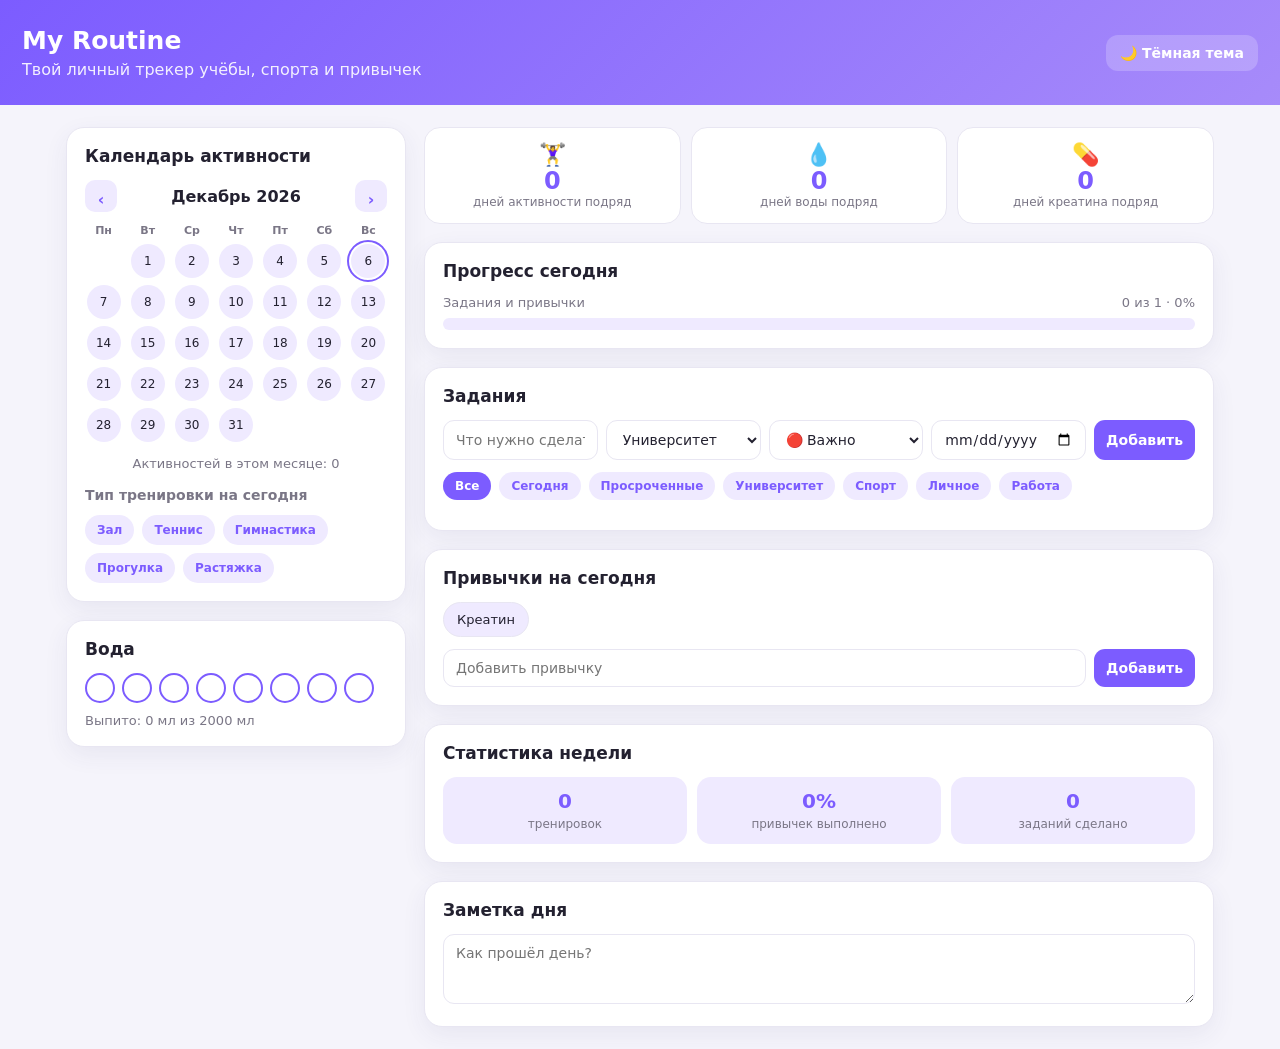
==== index.html @ 12c9672e "First upload" ====
<!doctype html>
<html lang="ru">
<head>
<meta charset="utf-8">
<meta name="viewport" content="width=device-width, initial-scale=1">
<title>My Routine</title>
<link rel="manifest" href="manifest.json">
<meta name="theme-color" content="#7c5cff">
<link rel="icon" href="icons/icon-192.png">
<style>
:root{--bg:#f5f4fb;--card:#fff;--main:#7c5cff;--main-soft:#efeaff;--done:#22c55e;--text:#232130;--muted:#7a7686;--border:#e8e6f2;--danger:#ef4444;--university:#3b82f6;--sport:#f97316;--personal:#ec4899;--work:#14b8a6}
body.dark{--bg:#121218;--card:#1c1c24;--main:#a78bfa;--main-soft:#2c2540;--text:#f2f1f7;--muted:#a5a1b3;--border:#31303d;--danger:#f87171}
*{box-sizing:border-box;font-family:system-ui,-apple-system,"Segoe UI",sans-serif}
body{margin:0;background:var(--bg);color:var(--text)}
header{background:linear-gradient(135deg,#7c5cff,#a78bfa);color:#fff;padding:26px 22px;display:flex;justify-content:space-between;align-items:center;gap:12px;flex-wrap:wrap}
header h1{margin:0 0 5px;font-size:25px}header p{margin:0;opacity:.9}
.theme-btn{background:rgba(255,255,255,.2);border:none;color:#fff;border-radius:12px;padding:10px 14px;cursor:pointer;font-weight:600}
.layout{max-width:1180px;margin:22px auto;padding:0 16px;display:grid;grid-template-columns:340px 1fr;gap:18px;align-items:start}
.card{background:var(--card);border:1px solid var(--border);border-radius:18px;padding:18px;box-shadow:0 8px 24px rgba(60,50,120,.07)}
h2{margin:0 0 14px;font-size:17px}h3{margin:16px 0 8px;font-size:14px;color:var(--muted)}
.calendar-head{display:flex;align-items:center;justify-content:space-between;margin-bottom:12px}
.nav-btn{background:var(--main-soft);color:var(--main);border:none;border-radius:10px;width:32px;height:32px;font-size:16px;font-weight:700;cursor:pointer}
.calendar{display:grid;grid-template-columns:repeat(7,1fr);gap:7px}
.weekday{text-align:center;font-size:11px;color:var(--muted);font-weight:700}
.day{width:34px;height:34px;margin:0 auto;border-radius:50%;display:flex;align-items:center;justify-content:center;background:var(--main-soft);font-size:12px;cursor:pointer}
.day.gym{background:var(--main);color:#fff;font-weight:700}.day.other{background:var(--done);color:#fff;font-weight:700}
.day.today{outline:2px solid var(--main);outline-offset:2px}.empty{visibility:hidden}
.gym-stats{margin-top:14px;font-size:13px;color:var(--muted);text-align:center}
.workout-types{display:flex;flex-wrap:wrap;gap:8px;margin-top:12px}
.workout-type{padding:8px 12px;border-radius:999px;background:var(--main-soft);color:var(--main);font-size:12px;font-weight:600;cursor:pointer}
.workout-type.active{background:var(--main);color:#fff}
.row{display:flex;gap:8px;flex-wrap:wrap}
input,select,textarea,button{font-size:14px;border-radius:11px;border:1px solid var(--border);padding:10px 12px;background:var(--card);color:var(--text)}
input,select,textarea{flex:1;min-width:0}textarea{width:100%;resize:vertical;min-height:70px}
button{background:var(--main);color:#fff;border:none;cursor:pointer;font-weight:600}
ul{list-style:none;margin:12px 0 0;padding:0}
li{display:flex;align-items:center;gap:10px;background:var(--main-soft);border-radius:12px;padding:10px 12px;margin-bottom:8px;flex-wrap:wrap}
li.done .task-text{text-decoration:line-through;color:var(--muted)}
.task-text{flex:1;min-width:150px;font-size:14px}
.task-meta{display:flex;gap:6px;flex-wrap:wrap;font-size:11px}
.badge{padding:3px 8px;border-radius:999px;font-weight:700;color:#fff}
.badge.university{background:var(--university)}.badge.sport{background:var(--sport)}.badge.personal{background:var(--personal)}.badge.work{background:var(--work)}
.badge.high{background:var(--danger)}.badge.medium{background:#f59e0b}.badge.low{background:#64748b}.badge.due{background:var(--danger)}
.delete{background:#fee2e2;color:#b91c1c;padding:5px 9px;border-radius:8px}
.filters{display:flex;gap:8px;flex-wrap:wrap;margin-top:12px}
.filter{padding:7px 12px;border-radius:999px;background:var(--main-soft);color:var(--main);font-size:12px;font-weight:600;cursor:pointer}
.filter.active{background:var(--main);color:#fff}
.habits{display:flex;flex-wrap:wrap;gap:9px;margin-top:4px}
.habit{display:flex;align-items:center;gap:7px;background:var(--main-soft);border:1px solid var(--border);padding:9px 13px;border-radius:999px;cursor:pointer;font-size:13px}
.habit.done{background:var(--done);border-color:var(--done);color:#fff;font-weight:600}
.progress-top{display:flex;justify-content:space-between;font-size:13px;color:var(--muted);margin-bottom:8px}
.bar{height:12px;background:var(--main-soft);border-radius:999px;overflow:hidden}
.fill{height:100%;width:0;background:linear-gradient(90deg,#7c5cff,#a78bfa);transition:width .3s}
.streaks{display:grid;grid-template-columns:repeat(3,1fr);gap:10px;margin-bottom:18px}
.streak{background:var(--card);border:1px solid var(--border);border-radius:16px;padding:14px;text-align:center}
.streak .emoji{font-size:22px}.streak .number{font-size:24px;font-weight:800;color:var(--main)}.streak .label{font-size:12px;color:var(--muted)}
.water{display:flex;gap:7px;flex-wrap:wrap;margin-top:10px}
.water-dot{width:30px;height:30px;border-radius:50%;border:2px solid var(--main);cursor:pointer}
.water-dot.full{background:var(--main)}
.water-text{margin-top:10px;font-size:13px;color:var(--muted)}
.week-stats{display:grid;grid-template-columns:repeat(3,1fr);gap:10px;margin-top:10px}
.week-stat{background:var(--main-soft);border-radius:14px;padding:12px;text-align:center}
.week-stat b{display:block;font-size:20px;color:var(--main)}.week-stat span{font-size:12px;color:var(--muted)}
@media(max-width:950px){.layout{grid-template-columns:1fr}.streaks{grid-template-columns:1fr}.week-stats{grid-template-columns:1fr}}
</style>
</head>
<body>
<header><div><h1>My Routine</h1><p>Твой личный трекер учёбы, спорта и привычек</p></div><button class="theme-btn" onclick="toggleTheme()">🌙 Тёмная тема</button></header>
<div class="layout">
<aside>
<div class="card" style="margin-bottom:18px"><h2>Календарь активности</h2>
<div class="calendar-head"><button class="nav-btn" onclick="changeMonth(-1)">‹</button><strong id="monthLabel"></strong><button class="nav-btn" onclick="changeMonth(1)">›</button></div>
<div class="calendar" id="calendar"></div><div class="gym-stats" id="calendarStats"></div>
<h3>Тип тренировки на сегодня</h3><div class="workout-types" id="workoutTypes"></div></div>
<div class="card"><h2>Вода</h2><div class="water" id="waterDots"></div><div class="water-text" id="waterText"></div></div>
</aside>
<section>
<div class="streaks">
<div class="streak"><div class="emoji">🏋️‍♀️</div><div class="number" id="gymStreak">0</div><div class="label">дней активности подряд</div></div>
<div class="streak"><div class="emoji">💧</div><div class="number" id="waterStreak">0</div><div class="label">дней воды подряд</div></div>
<div class="streak"><div class="emoji">💊</div><div class="number" id="creatineStreak">0</div><div class="label">дней креатина подряд</div></div></div>
<div class="card" style="margin-bottom:18px"><h2>Прогресс сегодня</h2>
<div class="progress-top"><span>Задания и привычки</span><span id="progressText">0 из 0</span></div><div class="bar"><div class="fill" id="progressFill"></div></div></div>
<div class="card" style="margin-bottom:18px"><h2>Задания</h2>
<div class="row"><input id="taskInput" placeholder="Что нужно сделать?"><select id="taskCategory"><option value="university">Университет</option><option value="sport">Спорт</option><option value="personal">Личное</option><option value="work">Работа / стажировка</option></select><select id="taskPriority"><option value="high">🔴 Важно</option><option value="medium">🟡 Средне</option><option value="low">🟢 Позже</option></select><input type="date" id="taskDue"><button onclick="addTask()">Добавить</button></div>
<div class="filters" id="taskFilters"><div class="filter active" data-filter="all" onclick="setFilter('all')">Все</div><div class="filter" data-filter="today" onclick="setFilter('today')">Сегодня</div><div class="filter" data-filter="overdue" onclick="setFilter('overdue')">Просроченные</div><div class="filter" data-filter="university" onclick="setFilter('university')">Университет</div><div class="filter" data-filter="sport" onclick="setFilter('sport')">Спорт</div><div class="filter" data-filter="personal" onclick="setFilter('personal')">Личное</div><div class="filter" data-filter="work" onclick="setFilter('work')">Работа</div></div>
<ul id="taskList"></ul></div>
<div class="card" style="margin-bottom:18px"><h2>Привычки на сегодня</h2><div class="habits" id="habitList"></div>
<div class="row" style="margin-top:12px"><input id="habitInput" placeholder="Добавить привычку"><button onclick="addHabit()">Добавить</button></div></div>
<div class="card" style="margin-bottom:18px"><h2>Статистика недели</h2><div class="week-stats"><div class="week-stat"><b id="weekWorkouts">0</b><span>тренировок</span></div><div class="week-stat"><b id="weekHabits">0%</b><span>привычек выполнено</span></div><div class="week-stat"><b id="weekTasks">0</b><span>заданий сделано</span></div></div></div>
<div class="card"><h2>Заметка дня</h2><textarea id="dayNote" placeholder="Как прошёл день?"></textarea></div>
</section></div>
<script>
const defaultData={tasks:[],habits:[{name:"Креатин",doneToday:false}],gym:{},history:{},water:0,notes:{},workoutTypes:{},theme:"light"};
const stored=JSON.parse(localStorage.getItem("myRoutine")||"{}");
const store={...defaultData,...stored};store.history=store.history||{};store.notes=store.notes||{};
let viewDate=new Date(),currentFilter="all",selectedWorkout="";
const today=new Date(),monthNames=["Январь","Февраль","Март","Апрель","Май","Июнь","Июль","Август","Сентябрь","Октябрь","Ноябрь","Декабрь"],workoutOptions=["Зал","Теннис","Гимнастика","Прогулка","Растяжка"];
function dateKey(d){return `${d.getFullYear()}-${d.getMonth()+1}-${d.getDate()}`}
function todayKey(){return dateKey(today)}
function save(){localStorage.setItem("myRoutine",JSON.stringify(store))}
function toggleTheme(){document.body.classList.toggle("dark");store.theme=document.body.classList.contains("dark")?"dark":"light";save();document.querySelector(".theme-btn").textContent=store.theme==="dark"?"☀️ Светлая тема":"🌙 Тёмная тема"}
function applyTheme(){if(store.theme==="dark"){document.body.classList.add("dark");document.querySelector(".theme-btn").textContent="☀️ Светлая тема"}}
function addTask(){const t=document.getElementById("taskInput").value.trim();if(!t)return;store.tasks.push({text:t,category:document.getElementById("taskCategory").value,priority:document.getElementById("taskPriority").value,due:document.getElementById("taskDue").value,done:false,created:todayKey()});document.getElementById("taskInput").value="";document.getElementById("taskDue").value="";save();renderTasks();renderProgress();renderWeekStats()}
function setFilter(f){currentFilter=f;document.querySelectorAll(".filter").forEach(e=>e.classList.toggle("active",e.dataset.filter===f));renderTasks()}
function taskMatches(t){const k=todayKey();if(currentFilter==="all")return true;if(currentFilter==="today")return t.due===k;if(currentFilter==="overdue")return t.due&&t.due<k&&!t.done;return t.category===currentFilter}
function renderTasks(){const l=document.getElementById("taskList");l.innerHTML="";const cn={university:"Университет",sport:"Спорт",personal:"Личное",work:"Работа"},pn={high:"🔴 Важно",medium:"🟡 Средне",low:"🟢 Позже"};store.tasks.filter(taskMatches).forEach(t=>{const i=store.tasks.indexOf(t),li=document.createElement("li");li.className=t.done?"done":"";const overdue=t.due&&t.due<todayKey()&&!t.done;li.innerHTML=`<input type="checkbox" ${t.done?"checked":""}><span class="task-text">${t.text}</span><span class="task-meta"><span class="badge ${t.category}">${cn[t.category]}</span><span class="badge ${t.priority}">${pn[t.priority]}</span>${t.due?`<span class="badge ${overdue?"due":t.category}">📅 ${t.due}</span>`:""}</span><button class="delete" onclick="deleteTask(${i})">×</button>`;li.querySelector("input").onchange=()=>{t.done=!t.done;save();renderTasks();renderProgress();renderWeekStats()};l.appendChild(li)})}
function deleteTask(i){store.tasks.splice(i,1);save();renderTasks();renderProgress();renderWeekStats()}
function addHabit(){const e=document.getElementById("habitInput");if(!e.value.trim())return;store.habits.push({name:e.value.trim(),doneToday:false});e.value="";save();renderHabits();renderProgress();renderStreaks();renderWeekStats()}
function renderHabits(){const l=document.getElementById("habitList");l.innerHTML="";store.habits.forEach(h=>{const e=document.createElement("div");e.className="habit"+(h.doneToday?" done":"");e.textContent=(h.doneToday?"✓ ":"")+h.name;e.onclick=()=>toggleHabit(h);l.appendChild(e)})}
function toggleHabit(h){h.doneToday=!h.doneToday;const k=todayKey();store.history[k]=store.history[k]||{};if(h.doneToday)store.history[k][h.name]=true;else delete store.history[k][h.name];save();renderHabits();renderProgress();renderStreaks();renderWeekStats()}
function renderProgress(){const total=store.tasks.length+store.habits.length,done=store.tasks.filter(t=>t.done).length+store.habits.filter(h=>h.doneToday).length,p=total?Math.round(done/total*100):0;document.getElementById("progressText").textContent=`${done} из ${total} · ${p}%`;document.getElementById("progressFill").style.width=p+"%"}
function isHabitDoneOn(n,d){return !!(store.history[dateKey(d)]&&store.history[dateKey(d)][n])}
function habitStreak(n){let s=0,d=new Date(today);if(!isHabitDoneOn(n,d))d.setDate(d.getDate()-1);while(isHabitDoneOn(n,d)){s++;d.setDate(d.getDate()-1)}return s}
function gymStreak(){let s=0,d=new Date(today);if(!store.gym[dateKey(d)])d.setDate(d.getDate()-1);while(store.gym[dateKey(d)]){s++;d.setDate(d.getDate()-1)}return s}
function renderStreaks(){document.getElementById("gymStreak").textContent=gymStreak();document.getElementById("waterStreak").textContent=habitStreak("2 литра воды");document.getElementById("creatineStreak").textContent=habitStreak("Креатин")}
function renderWater(){const b=document.getElementById("waterDots");b.innerHTML="";for(let i=1;i<=8;i++){const d=document.createElement("div");d.className="water-dot"+(i<=store.water?" full":"");d.onclick=()=>{store.water=store.water===i?i-1:i;save();renderWater();renderStreaks();renderWeekStats()};b.appendChild(d)}document.getElementById("waterText").textContent=`Выпито: ${store.water*250} мл из 2000 мл`;if(store.water===8&&!isHabitDoneOn("2 литра воды",today)){let h=store.habits.find(x=>x.name==="2 литра воды");if(!h){h={name:"2 литра воды",doneToday:false};store.habits.push(h)}h.doneToday=true;store.history[todayKey()]=store.history[todayKey()]||{};store.history[todayKey()]["2 литра воды"]=true;save();renderHabits();renderProgress();renderStreaks()}}
function renderWorkoutTypes(){const b=document.getElementById("workoutTypes");b.innerHTML="";workoutOptions.forEach(t=>{const e=document.createElement("div");e.className="workout-type"+(selectedWorkout===t?" active":"");e.textContent=t;e.onclick=()=>{selectedWorkout=t;save();renderWorkoutTypes()};b.appendChild(e)})}
function changeMonth(s){viewDate.setMonth(viewDate.getMonth()+s);renderCalendar()}
function renderCalendar(){const c=document.getElementById("calendar");c.innerHTML="";const y=viewDate.getFullYear(),m=viewDate.getMonth();document.getElementById("monthLabel").textContent=`${monthNames[m]} ${y}`;["Пн","Вт","Ср","Чт","Пт","Сб","Вс"].forEach(n=>{const d=document.createElement("div");d.className="weekday";d.textContent=n;c.appendChild(d)});const off=(new Date(y,m,1).getDay()+6)%7,days=new Date(y,m+1,0).getDate();for(let i=0;i<off;i++){const e=document.createElement("div");e.className="day empty";c.appendChild(e)}for(let day=1;day<=days;day++){const k=`${y}-${m+1}-${day}`,e=document.createElement("div");e.className="day";if(day===today.getDate()&&m===today.getMonth()&&y===today.getFullYear())e.classList.add("today");const info=store.gym[k];if(info){e.classList.add(info.type==="Зал"?"gym":"other");e.title=info.type}e.textContent=day;e.onclick=()=>{if(store.gym[k]){delete store.gym[k];selectedWorkout=""}else store.gym[k]={type:selectedWorkout||"Зал"};save();renderCalendar();renderStreaks();renderWeekStats()};c.appendChild(e)}const p=`${y}-${m+1}-`,total=Object.entries(store.gym).filter(([k,v])=>v&&k.startsWith(p)).length;document.getElementById("calendarStats").textContent=`Активностей в этом месяце: ${total}`}
function renderWeekStats(){let w=0,h=0,ht=0,t=0;for(let i=0;i<7;i++){const d=new Date(today);d.setDate(d.getDate()-i);const k=dateKey(d);if(store.gym[k])w++;store.habits.forEach(x=>{ht++;if(isHabitDoneOn(x.name,d))h++});store.tasks.forEach(x=>{if(x.done&&x.created===k)t++})}document.getElementById("weekWorkouts").textContent=w;document.getElementById("weekHabits").textContent=(ht?Math.round(h/ht*100):0)+"%";document.getElementById("weekTasks").textContent=t}
function renderNote(){document.getElementById("dayNote").value=store.notes[todayKey()]||""}
document.getElementById("dayNote").oninput=e=>{store.notes[todayKey()]=e.target.value;save()};
applyTheme();renderTasks();renderHabits();renderProgress();renderCalendar();renderStreaks();renderWater();renderWorkoutTypes();renderWeekStats();renderNote();
if("serviceWorker" in navigator){window.addEventListener("load",()=>navigator.serviceWorker.register("service-worker.js"))}
</script>
</body>
</html>
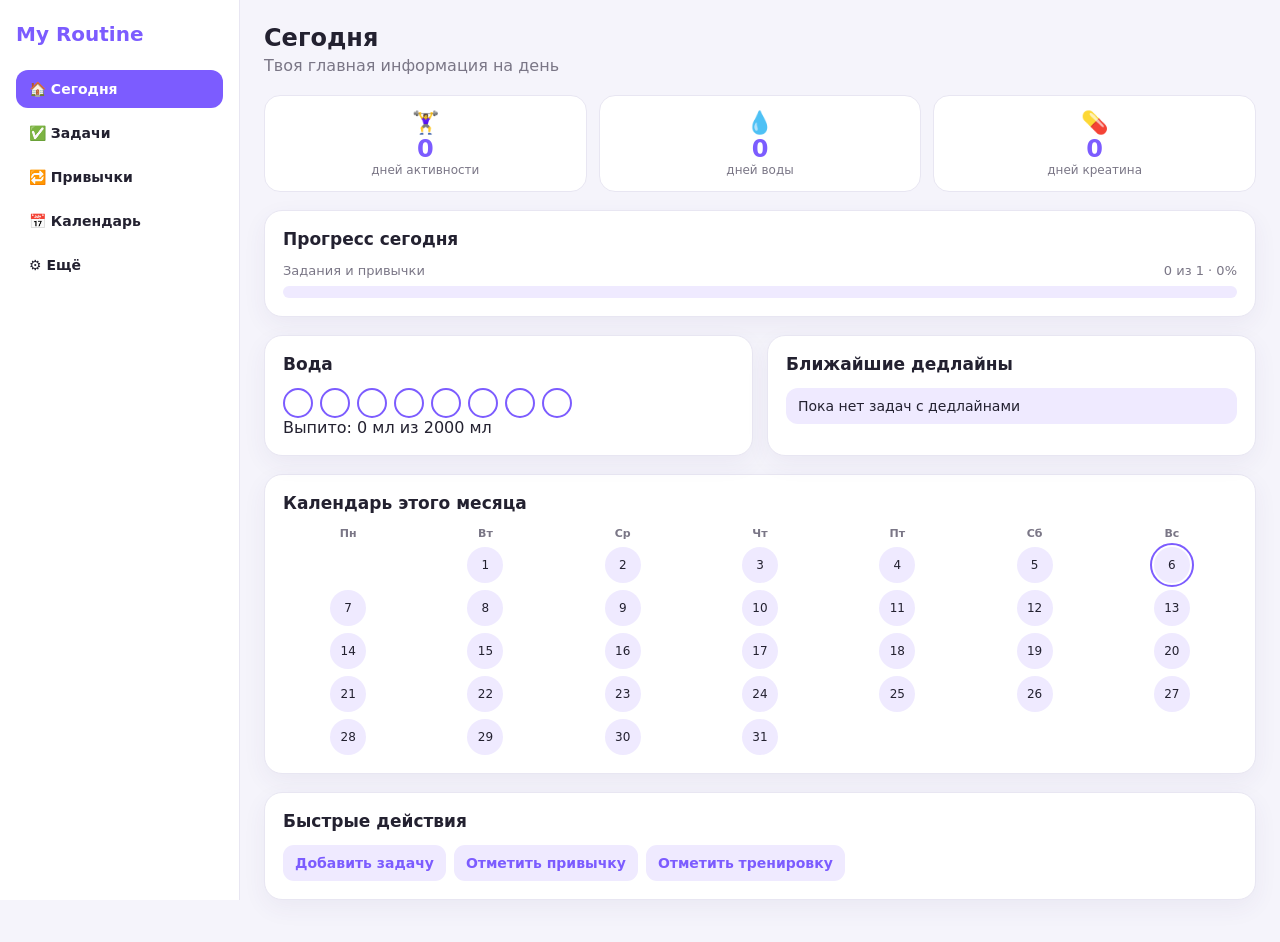
==== commit 7f2d0992: "Rename index (1).html to index.html" ====
--- a/index.html
+++ b/index.html
@@ -3,126 +3,48 @@
 <head>
 <meta charset="utf-8">
 <meta name="viewport" content="width=device-width, initial-scale=1">
-<title>My Routine</title>
+<title>Сегодня · My Routine</title>
 <link rel="manifest" href="manifest.json">
 <meta name="theme-color" content="#7c5cff">
 <link rel="icon" href="icons/icon-192.png">
-<style>
-:root{--bg:#f5f4fb;--card:#fff;--main:#7c5cff;--main-soft:#efeaff;--done:#22c55e;--text:#232130;--muted:#7a7686;--border:#e8e6f2;--danger:#ef4444;--university:#3b82f6;--sport:#f97316;--personal:#ec4899;--work:#14b8a6}
-body.dark{--bg:#121218;--card:#1c1c24;--main:#a78bfa;--main-soft:#2c2540;--text:#f2f1f7;--muted:#a5a1b3;--border:#31303d;--danger:#f87171}
-*{box-sizing:border-box;font-family:system-ui,-apple-system,"Segoe UI",sans-serif}
-body{margin:0;background:var(--bg);color:var(--text)}
-header{background:linear-gradient(135deg,#7c5cff,#a78bfa);color:#fff;padding:26px 22px;display:flex;justify-content:space-between;align-items:center;gap:12px;flex-wrap:wrap}
-header h1{margin:0 0 5px;font-size:25px}header p{margin:0;opacity:.9}
-.theme-btn{background:rgba(255,255,255,.2);border:none;color:#fff;border-radius:12px;padding:10px 14px;cursor:pointer;font-weight:600}
-.layout{max-width:1180px;margin:22px auto;padding:0 16px;display:grid;grid-template-columns:340px 1fr;gap:18px;align-items:start}
-.card{background:var(--card);border:1px solid var(--border);border-radius:18px;padding:18px;box-shadow:0 8px 24px rgba(60,50,120,.07)}
-h2{margin:0 0 14px;font-size:17px}h3{margin:16px 0 8px;font-size:14px;color:var(--muted)}
-.calendar-head{display:flex;align-items:center;justify-content:space-between;margin-bottom:12px}
-.nav-btn{background:var(--main-soft);color:var(--main);border:none;border-radius:10px;width:32px;height:32px;font-size:16px;font-weight:700;cursor:pointer}
-.calendar{display:grid;grid-template-columns:repeat(7,1fr);gap:7px}
-.weekday{text-align:center;font-size:11px;color:var(--muted);font-weight:700}
-.day{width:34px;height:34px;margin:0 auto;border-radius:50%;display:flex;align-items:center;justify-content:center;background:var(--main-soft);font-size:12px;cursor:pointer}
-.day.gym{background:var(--main);color:#fff;font-weight:700}.day.other{background:var(--done);color:#fff;font-weight:700}
-.day.today{outline:2px solid var(--main);outline-offset:2px}.empty{visibility:hidden}
-.gym-stats{margin-top:14px;font-size:13px;color:var(--muted);text-align:center}
-.workout-types{display:flex;flex-wrap:wrap;gap:8px;margin-top:12px}
-.workout-type{padding:8px 12px;border-radius:999px;background:var(--main-soft);color:var(--main);font-size:12px;font-weight:600;cursor:pointer}
-.workout-type.active{background:var(--main);color:#fff}
-.row{display:flex;gap:8px;flex-wrap:wrap}
-input,select,textarea,button{font-size:14px;border-radius:11px;border:1px solid var(--border);padding:10px 12px;background:var(--card);color:var(--text)}
-input,select,textarea{flex:1;min-width:0}textarea{width:100%;resize:vertical;min-height:70px}
-button{background:var(--main);color:#fff;border:none;cursor:pointer;font-weight:600}
-ul{list-style:none;margin:12px 0 0;padding:0}
-li{display:flex;align-items:center;gap:10px;background:var(--main-soft);border-radius:12px;padding:10px 12px;margin-bottom:8px;flex-wrap:wrap}
-li.done .task-text{text-decoration:line-through;color:var(--muted)}
-.task-text{flex:1;min-width:150px;font-size:14px}
-.task-meta{display:flex;gap:6px;flex-wrap:wrap;font-size:11px}
-.badge{padding:3px 8px;border-radius:999px;font-weight:700;color:#fff}
-.badge.university{background:var(--university)}.badge.sport{background:var(--sport)}.badge.personal{background:var(--personal)}.badge.work{background:var(--work)}
-.badge.high{background:var(--danger)}.badge.medium{background:#f59e0b}.badge.low{background:#64748b}.badge.due{background:var(--danger)}
-.delete{background:#fee2e2;color:#b91c1c;padding:5px 9px;border-radius:8px}
-.filters{display:flex;gap:8px;flex-wrap:wrap;margin-top:12px}
-.filter{padding:7px 12px;border-radius:999px;background:var(--main-soft);color:var(--main);font-size:12px;font-weight:600;cursor:pointer}
-.filter.active{background:var(--main);color:#fff}
-.habits{display:flex;flex-wrap:wrap;gap:9px;margin-top:4px}
-.habit{display:flex;align-items:center;gap:7px;background:var(--main-soft);border:1px solid var(--border);padding:9px 13px;border-radius:999px;cursor:pointer;font-size:13px}
-.habit.done{background:var(--done);border-color:var(--done);color:#fff;font-weight:600}
-.progress-top{display:flex;justify-content:space-between;font-size:13px;color:var(--muted);margin-bottom:8px}
-.bar{height:12px;background:var(--main-soft);border-radius:999px;overflow:hidden}
-.fill{height:100%;width:0;background:linear-gradient(90deg,#7c5cff,#a78bfa);transition:width .3s}
-.streaks{display:grid;grid-template-columns:repeat(3,1fr);gap:10px;margin-bottom:18px}
-.streak{background:var(--card);border:1px solid var(--border);border-radius:16px;padding:14px;text-align:center}
-.streak .emoji{font-size:22px}.streak .number{font-size:24px;font-weight:800;color:var(--main)}.streak .label{font-size:12px;color:var(--muted)}
-.water{display:flex;gap:7px;flex-wrap:wrap;margin-top:10px}
-.water-dot{width:30px;height:30px;border-radius:50%;border:2px solid var(--main);cursor:pointer}
-.water-dot.full{background:var(--main)}
-.water-text{margin-top:10px;font-size:13px;color:var(--muted)}
-.week-stats{display:grid;grid-template-columns:repeat(3,1fr);gap:10px;margin-top:10px}
-.week-stat{background:var(--main-soft);border-radius:14px;padding:12px;text-align:center}
-.week-stat b{display:block;font-size:20px;color:var(--main)}.week-stat span{font-size:12px;color:var(--muted)}
-@media(max-width:950px){.layout{grid-template-columns:1fr}.streaks{grid-template-columns:1fr}.week-stats{grid-template-columns:1fr}}
-</style>
+<link rel="stylesheet" href="style.css">
 </head>
 <body>
-<header><div><h1>My Routine</h1><p>Твой личный трекер учёбы, спорта и привычек</p></div><button class="theme-btn" onclick="toggleTheme()">🌙 Тёмная тема</button></header>
-<div class="layout">
-<aside>
-<div class="card" style="margin-bottom:18px"><h2>Календарь активности</h2>
-<div class="calendar-head"><button class="nav-btn" onclick="changeMonth(-1)">‹</button><strong id="monthLabel"></strong><button class="nav-btn" onclick="changeMonth(1)">›</button></div>
-<div class="calendar" id="calendar"></div><div class="gym-stats" id="calendarStats"></div>
-<h3>Тип тренировки на сегодня</h3><div class="workout-types" id="workoutTypes"></div></div>
+<div class="app">
+<aside class="sidebar">
+<div class="logo">My Routine</div>
+<a class="nav-link active" href="index.html">🏠 Сегодня</a>
+<a class="nav-link " href="tasks.html">✅ Задачи</a>
+<a class="nav-link " href="habits.html">🔁 Привычки</a>
+<a class="nav-link " href="calendar.html">📅 Календарь</a>
+<a class="nav-link " href="more.html">⚙️ Ещё</a>
+</aside>
+<main class="content">
+<h1 class="page-title">Сегодня</h1>
+<p class="page-sub">Твоя главная информация на день</p>
+
+<div class="streaks">
+<div class="streak"><div class="emoji">🏋️‍♀️</div><div class="number" id="gymStreak">0</div><div class="label">дней активности</div></div>
+<div class="streak"><div class="emoji">💧</div><div class="number" id="waterStreak">0</div><div class="label">дней воды</div></div>
+<div class="streak"><div class="emoji">💊</div><div class="number" id="creatineStreak">0</div><div class="label">дней креатина</div></div>
+</div>
+<div class="card"><h2>Прогресс сегодня</h2><div class="progress-top"><span>Задания и привычки</span><span id="progressText">0 из 0</span></div><div class="bar"><div class="fill" id="progressFill"></div></div></div>
+<div class="grid">
 <div class="card"><h2>Вода</h2><div class="water" id="waterDots"></div><div class="water-text" id="waterText"></div></div>
-</aside>
-<section>
-<div class="streaks">
-<div class="streak"><div class="emoji">🏋️‍♀️</div><div class="number" id="gymStreak">0</div><div class="label">дней активности подряд</div></div>
-<div class="streak"><div class="emoji">💧</div><div class="number" id="waterStreak">0</div><div class="label">дней воды подряд</div></div>
-<div class="streak"><div class="emoji">💊</div><div class="number" id="creatineStreak">0</div><div class="label">дней креатина подряд</div></div></div>
-<div class="card" style="margin-bottom:18px"><h2>Прогресс сегодня</h2>
-<div class="progress-top"><span>Задания и привычки</span><span id="progressText">0 из 0</span></div><div class="bar"><div class="fill" id="progressFill"></div></div></div>
-<div class="card" style="margin-bottom:18px"><h2>Задания</h2>
-<div class="row"><input id="taskInput" placeholder="Что нужно сделать?"><select id="taskCategory"><option value="university">Университет</option><option value="sport">Спорт</option><option value="personal">Личное</option><option value="work">Работа / стажировка</option></select><select id="taskPriority"><option value="high">🔴 Важно</option><option value="medium">🟡 Средне</option><option value="low">🟢 Позже</option></select><input type="date" id="taskDue"><button onclick="addTask()">Добавить</button></div>
-<div class="filters" id="taskFilters"><div class="filter active" data-filter="all" onclick="setFilter('all')">Все</div><div class="filter" data-filter="today" onclick="setFilter('today')">Сегодня</div><div class="filter" data-filter="overdue" onclick="setFilter('overdue')">Просроченные</div><div class="filter" data-filter="university" onclick="setFilter('university')">Университет</div><div class="filter" data-filter="sport" onclick="setFilter('sport')">Спорт</div><div class="filter" data-filter="personal" onclick="setFilter('personal')">Личное</div><div class="filter" data-filter="work" onclick="setFilter('work')">Работа</div></div>
-<ul id="taskList"></ul></div>
-<div class="card" style="margin-bottom:18px"><h2>Привычки на сегодня</h2><div class="habits" id="habitList"></div>
-<div class="row" style="margin-top:12px"><input id="habitInput" placeholder="Добавить привычку"><button onclick="addHabit()">Добавить</button></div></div>
-<div class="card" style="margin-bottom:18px"><h2>Статистика недели</h2><div class="week-stats"><div class="week-stat"><b id="weekWorkouts">0</b><span>тренировок</span></div><div class="week-stat"><b id="weekHabits">0%</b><span>привычек выполнено</span></div><div class="week-stat"><b id="weekTasks">0</b><span>заданий сделано</span></div></div></div>
-<div class="card"><h2>Заметка дня</h2><textarea id="dayNote" placeholder="Как прошёл день?"></textarea></div>
-</section></div>
-<script>
-const defaultData={tasks:[],habits:[{name:"Креатин",doneToday:false}],gym:{},history:{},water:0,notes:{},workoutTypes:{},theme:"light"};
-const stored=JSON.parse(localStorage.getItem("myRoutine")||"{}");
-const store={...defaultData,...stored};store.history=store.history||{};store.notes=store.notes||{};
-let viewDate=new Date(),currentFilter="all",selectedWorkout="";
-const today=new Date(),monthNames=["Январь","Февраль","Март","Апрель","Май","Июнь","Июль","Август","Сентябрь","Октябрь","Ноябрь","Декабрь"],workoutOptions=["Зал","Теннис","Гимнастика","Прогулка","Растяжка"];
-function dateKey(d){return `${d.getFullYear()}-${d.getMonth()+1}-${d.getDate()}`}
-function todayKey(){return dateKey(today)}
-function save(){localStorage.setItem("myRoutine",JSON.stringify(store))}
-function toggleTheme(){document.body.classList.toggle("dark");store.theme=document.body.classList.contains("dark")?"dark":"light";save();document.querySelector(".theme-btn").textContent=store.theme==="dark"?"☀️ Светлая тема":"🌙 Тёмная тема"}
-function applyTheme(){if(store.theme==="dark"){document.body.classList.add("dark");document.querySelector(".theme-btn").textContent="☀️ Светлая тема"}}
-function addTask(){const t=document.getElementById("taskInput").value.trim();if(!t)return;store.tasks.push({text:t,category:document.getElementById("taskCategory").value,priority:document.getElementById("taskPriority").value,due:document.getElementById("taskDue").value,done:false,created:todayKey()});document.getElementById("taskInput").value="";document.getElementById("taskDue").value="";save();renderTasks();renderProgress();renderWeekStats()}
-function setFilter(f){currentFilter=f;document.querySelectorAll(".filter").forEach(e=>e.classList.toggle("active",e.dataset.filter===f));renderTasks()}
-function taskMatches(t){const k=todayKey();if(currentFilter==="all")return true;if(currentFilter==="today")return t.due===k;if(currentFilter==="overdue")return t.due&&t.due<k&&!t.done;return t.category===currentFilter}
-function renderTasks(){const l=document.getElementById("taskList");l.innerHTML="";const cn={university:"Университет",sport:"Спорт",personal:"Личное",work:"Работа"},pn={high:"🔴 Важно",medium:"🟡 Средне",low:"🟢 Позже"};store.tasks.filter(taskMatches).forEach(t=>{const i=store.tasks.indexOf(t),li=document.createElement("li");li.className=t.done?"done":"";const overdue=t.due&&t.due<todayKey()&&!t.done;li.innerHTML=`<input type="checkbox" ${t.done?"checked":""}><span class="task-text">${t.text}</span><span class="task-meta"><span class="badge ${t.category}">${cn[t.category]}</span><span class="badge ${t.priority}">${pn[t.priority]}</span>${t.due?`<span class="badge ${overdue?"due":t.category}">📅 ${t.due}</span>`:""}</span><button class="delete" onclick="deleteTask(${i})">×</button>`;li.querySelector("input").onchange=()=>{t.done=!t.done;save();renderTasks();renderProgress();renderWeekStats()};l.appendChild(li)})}
-function deleteTask(i){store.tasks.splice(i,1);save();renderTasks();renderProgress();renderWeekStats()}
-function addHabit(){const e=document.getElementById("habitInput");if(!e.value.trim())return;store.habits.push({name:e.value.trim(),doneToday:false});e.value="";save();renderHabits();renderProgress();renderStreaks();renderWeekStats()}
-function renderHabits(){const l=document.getElementById("habitList");l.innerHTML="";store.habits.forEach(h=>{const e=document.createElement("div");e.className="habit"+(h.doneToday?" done":"");e.textContent=(h.doneToday?"✓ ":"")+h.name;e.onclick=()=>toggleHabit(h);l.appendChild(e)})}
-function toggleHabit(h){h.doneToday=!h.doneToday;const k=todayKey();store.history[k]=store.history[k]||{};if(h.doneToday)store.history[k][h.name]=true;else delete store.history[k][h.name];save();renderHabits();renderProgress();renderStreaks();renderWeekStats()}
-function renderProgress(){const total=store.tasks.length+store.habits.length,done=store.tasks.filter(t=>t.done).length+store.habits.filter(h=>h.doneToday).length,p=total?Math.round(done/total*100):0;document.getElementById("progressText").textContent=`${done} из ${total} · ${p}%`;document.getElementById("progressFill").style.width=p+"%"}
-function isHabitDoneOn(n,d){return !!(store.history[dateKey(d)]&&store.history[dateKey(d)][n])}
-function habitStreak(n){let s=0,d=new Date(today);if(!isHabitDoneOn(n,d))d.setDate(d.getDate()-1);while(isHabitDoneOn(n,d)){s++;d.setDate(d.getDate()-1)}return s}
-function gymStreak(){let s=0,d=new Date(today);if(!store.gym[dateKey(d)])d.setDate(d.getDate()-1);while(store.gym[dateKey(d)]){s++;d.setDate(d.getDate()-1)}return s}
-function renderStreaks(){document.getElementById("gymStreak").textContent=gymStreak();document.getElementById("waterStreak").textContent=habitStreak("2 литра воды");document.getElementById("creatineStreak").textContent=habitStreak("Креатин")}
-function renderWater(){const b=document.getElementById("waterDots");b.innerHTML="";for(let i=1;i<=8;i++){const d=document.createElement("div");d.className="water-dot"+(i<=store.water?" full":"");d.onclick=()=>{store.water=store.water===i?i-1:i;save();renderWater();renderStreaks();renderWeekStats()};b.appendChild(d)}document.getElementById("waterText").textContent=`Выпито: ${store.water*250} мл из 2000 мл`;if(store.water===8&&!isHabitDoneOn("2 литра воды",today)){let h=store.habits.find(x=>x.name==="2 литра воды");if(!h){h={name:"2 литра воды",doneToday:false};store.habits.push(h)}h.doneToday=true;store.history[todayKey()]=store.history[todayKey()]||{};store.history[todayKey()]["2 литра воды"]=true;save();renderHabits();renderProgress();renderStreaks()}}
-function renderWorkoutTypes(){const b=document.getElementById("workoutTypes");b.innerHTML="";workoutOptions.forEach(t=>{const e=document.createElement("div");e.className="workout-type"+(selectedWorkout===t?" active":"");e.textContent=t;e.onclick=()=>{selectedWorkout=t;save();renderWorkoutTypes()};b.appendChild(e)})}
-function changeMonth(s){viewDate.setMonth(viewDate.getMonth()+s);renderCalendar()}
-function renderCalendar(){const c=document.getElementById("calendar");c.innerHTML="";const y=viewDate.getFullYear(),m=viewDate.getMonth();document.getElementById("monthLabel").textContent=`${monthNames[m]} ${y}`;["Пн","Вт","Ср","Чт","Пт","Сб","Вс"].forEach(n=>{const d=document.createElement("div");d.className="weekday";d.textContent=n;c.appendChild(d)});const off=(new Date(y,m,1).getDay()+6)%7,days=new Date(y,m+1,0).getDate();for(let i=0;i<off;i++){const e=document.createElement("div");e.className="day empty";c.appendChild(e)}for(let day=1;day<=days;day++){const k=`${y}-${m+1}-${day}`,e=document.createElement("div");e.className="day";if(day===today.getDate()&&m===today.getMonth()&&y===today.getFullYear())e.classList.add("today");const info=store.gym[k];if(info){e.classList.add(info.type==="Зал"?"gym":"other");e.title=info.type}e.textContent=day;e.onclick=()=>{if(store.gym[k]){delete store.gym[k];selectedWorkout=""}else store.gym[k]={type:selectedWorkout||"Зал"};save();renderCalendar();renderStreaks();renderWeekStats()};c.appendChild(e)}const p=`${y}-${m+1}-`,total=Object.entries(store.gym).filter(([k,v])=>v&&k.startsWith(p)).length;document.getElementById("calendarStats").textContent=`Активностей в этом месяце: ${total}`}
-function renderWeekStats(){let w=0,h=0,ht=0,t=0;for(let i=0;i<7;i++){const d=new Date(today);d.setDate(d.getDate()-i);const k=dateKey(d);if(store.gym[k])w++;store.habits.forEach(x=>{ht++;if(isHabitDoneOn(x.name,d))h++});store.tasks.forEach(x=>{if(x.done&&x.created===k)t++})}document.getElementById("weekWorkouts").textContent=w;document.getElementById("weekHabits").textContent=(ht?Math.round(h/ht*100):0)+"%";document.getElementById("weekTasks").textContent=t}
-function renderNote(){document.getElementById("dayNote").value=store.notes[todayKey()]||""}
-document.getElementById("dayNote").oninput=e=>{store.notes[todayKey()]=e.target.value;save()};
-applyTheme();renderTasks();renderHabits();renderProgress();renderCalendar();renderStreaks();renderWater();renderWorkoutTypes();renderWeekStats();renderNote();
-if("serviceWorker" in navigator){window.addEventListener("load",()=>navigator.serviceWorker.register("service-worker.js"))}
-</script>
+<div class="card"><h2>Ближайшие дедлайны</h2><ul id="upcomingList"></ul></div>
+</div>
+<div class="card"><h2>Календарь этого месяца</h2><div class="calendar" id="miniCalendar"></div></div>
+<div class="card"><h2>Быстрые действия</h2><div class="row"><a href="tasks.html"><button class="secondary">Добавить задачу</button></a><a href="habits.html"><button class="secondary">Отметить привычку</button></a><a href="calendar.html"><button class="secondary">Отметить тренировку</button></a></div></div>
+
+</main>
+<nav class="bottom-nav">
+<a href="index.html" class="active"><span>🏠</span>Сегодня</a>
+<a href="tasks.html" class=""><span>✅</span>Задачи</a>
+<a href="calendar.html" class=""><span>📅</span>Календарь</a>
+<a href="habits.html" class=""><span>🔁</span>Привычки</a>
+<a href="more.html" class=""><span>⚙️</span>Ещё</a>
+</nav>
+</div>
+<script src="app.js"></script>
 </body>
-</html>+</html>
--- a/style.css
+++ b/style.css
@@ -0,0 +1,65 @@
+:root{--bg:#f5f4fb;--card:#fff;--main:#7c5cff;--main-soft:#efeaff;--done:#22c55e;--text:#232130;--muted:#7a7686;--border:#e8e6f2;--danger:#ef4444;--university:#3b82f6;--sport:#f97316;--personal:#ec4899;--work:#14b8a6}
+body.dark{--bg:#121218;--card:#1c1c24;--main:#a78bfa;--main-soft:#2c2540;--text:#f2f1f7;--muted:#a5a1b3;--border:#31303d;--danger:#f87171}
+*{box-sizing:border-box;font-family:system-ui,-apple-system,"Segoe UI",sans-serif}
+body{margin:0;background:var(--bg);color:var(--text)}
+.app{display:grid;grid-template-columns:240px 1fr;min-height:100vh}
+.sidebar{background:var(--card);border-right:1px solid var(--border);padding:22px 16px;display:flex;flex-direction:column;gap:6px;position:sticky;top:0;height:100vh}
+.logo{font-size:20px;font-weight:800;color:var(--main);margin-bottom:18px}
+.nav-link{display:flex;align-items:center;gap:10px;padding:11px 13px;border-radius:12px;color:var(--text);text-decoration:none;font-size:14px;font-weight:600}
+.nav-link:hover{background:var(--main-soft)}
+.nav-link.active{background:var(--main);color:#fff}
+.content{padding:24px;max-width:1050px;margin:0 auto;width:100%}
+.page-title{font-size:24px;margin:0 0 4px}
+.page-sub{color:var(--muted);margin:0 0 20px}
+.card{background:var(--card);border:1px solid var(--border);border-radius:18px;padding:18px;margin-bottom:18px;box-shadow:0 8px 24px rgba(60,50,120,.06)}
+h2{margin:0 0 14px;font-size:17px}h3{margin:16px 0 8px;font-size:14px;color:var(--muted)}
+.grid{display:grid;grid-template-columns:repeat(auto-fit,minmax(220px,1fr));gap:14px}
+.stat{background:var(--card);border:1px solid var(--border);border-radius:16px;padding:16px}
+.stat b{display:block;font-size:26px;color:var(--main)}
+.stat span{font-size:13px;color:var(--muted)}
+.row{display:flex;gap:8px;flex-wrap:wrap}
+input,select,textarea,button{font-size:14px;border-radius:11px;border:1px solid var(--border);padding:10px 12px;background:var(--card);color:var(--text)}
+input,select,textarea{flex:1;min-width:0}textarea{width:100%;resize:vertical;min-height:80px}
+button{background:var(--main);color:#fff;border:none;cursor:pointer;font-weight:600}
+.secondary{background:var(--main-soft);color:var(--main)}
+ul{list-style:none;margin:12px 0 0;padding:0}
+li{display:flex;align-items:center;gap:10px;background:var(--main-soft);border-radius:12px;padding:10px 12px;margin-bottom:8px;flex-wrap:wrap}
+li.done .task-text{text-decoration:line-through;color:var(--muted)}
+.task-text{flex:1;min-width:150px;font-size:14px}
+.task-meta{display:flex;gap:6px;flex-wrap:wrap;font-size:11px}
+.badge{padding:3px 8px;border-radius:999px;font-weight:700;color:#fff}
+.badge.university{background:var(--university)}.badge.sport{background:var(--sport)}.badge.personal{background:var(--personal)}.badge.work{background:var(--work)}
+.badge.high{background:var(--danger)}.badge.medium{background:#f59e0b}.badge.low{background:#64748b}.badge.due{background:var(--danger)}
+.delete{background:#fee2e2;color:#b91c1c;padding:5px 9px;border-radius:8px}
+.filters{display:flex;gap:8px;flex-wrap:wrap;margin-top:12px}
+.filter{padding:7px 12px;border-radius:999px;background:var(--main-soft);color:var(--main);font-size:12px;font-weight:600;cursor:pointer}
+.filter.active{background:var(--main);color:#fff}
+.habits{display:flex;flex-wrap:wrap;gap:9px}
+.habit{display:flex;align-items:center;gap:7px;background:var(--main-soft);border:1px solid var(--border);padding:9px 13px;border-radius:999px;cursor:pointer;font-size:13px}
+.habit.done{background:var(--done);border-color:var(--done);color:#fff;font-weight:600}
+.progress-top{display:flex;justify-content:space-between;font-size:13px;color:var(--muted);margin-bottom:8px}
+.bar{height:12px;background:var(--main-soft);border-radius:999px;overflow:hidden}
+.fill{height:100%;width:0;background:linear-gradient(90deg,#7c5cff,#a78bfa);transition:width .3s}
+.streaks{display:grid;grid-template-columns:repeat(auto-fit,minmax(150px,1fr));gap:12px;margin-bottom:18px}
+.streak{background:var(--card);border:1px solid var(--border);border-radius:16px;padding:14px;text-align:center}
+.streak .emoji{font-size:22px}.streak .number{font-size:24px;font-weight:800;color:var(--main)}.streak .label{font-size:12px;color:var(--muted)}
+.water{display:flex;gap:7px;flex-wrap:wrap;margin-top:10px}
+.water-dot{width:30px;height:30px;border-radius:50%;border:2px solid var(--main);cursor:pointer}
+.water-dot.full{background:var(--main)}
+.calendar{display:grid;grid-template-columns:repeat(7,1fr);gap:7px}
+.weekday{text-align:center;font-size:11px;color:var(--muted);font-weight:700}
+.day{width:36px;height:36px;margin:0 auto;border-radius:50%;display:flex;align-items:center;justify-content:center;background:var(--main-soft);font-size:12px;cursor:pointer}
+.day.gym{background:var(--main);color:#fff;font-weight:700}.day.other{background:var(--done);color:#fff;font-weight:700}
+.day.today{outline:2px solid var(--main);outline-offset:2px}.empty{visibility:hidden}
+.calendar-head{display:flex;align-items:center;justify-content:space-between;margin-bottom:12px}
+.nav-btn{background:var(--main-soft);color:var(--main);border:none;border-radius:10px;width:32px;height:32px;font-size:16px;font-weight:700;cursor:pointer}
+.bottom-nav{display:none;position:fixed;bottom:0;left:0;right:0;background:var(--card);border-top:1px solid var(--border);padding:8px 6px calc(8px + env(safe-area-inset-bottom));justify-content:space-around;z-index:50}
+.bottom-nav a{display:flex;flex-direction:column;align-items:center;gap:2px;text-decoration:none;color:var(--muted);font-size:10px;font-weight:700;padding:4px 8px;border-radius:10px}
+.bottom-nav a.active{color:var(--main);background:var(--main-soft)}
+.bottom-nav span{font-size:18px}
+@media(max-width:900px){
+.app{grid-template-columns:1fr}
+.sidebar{display:none}
+.content{padding:16px 14px 90px}
+.bottom-nav{display:flex}
+}
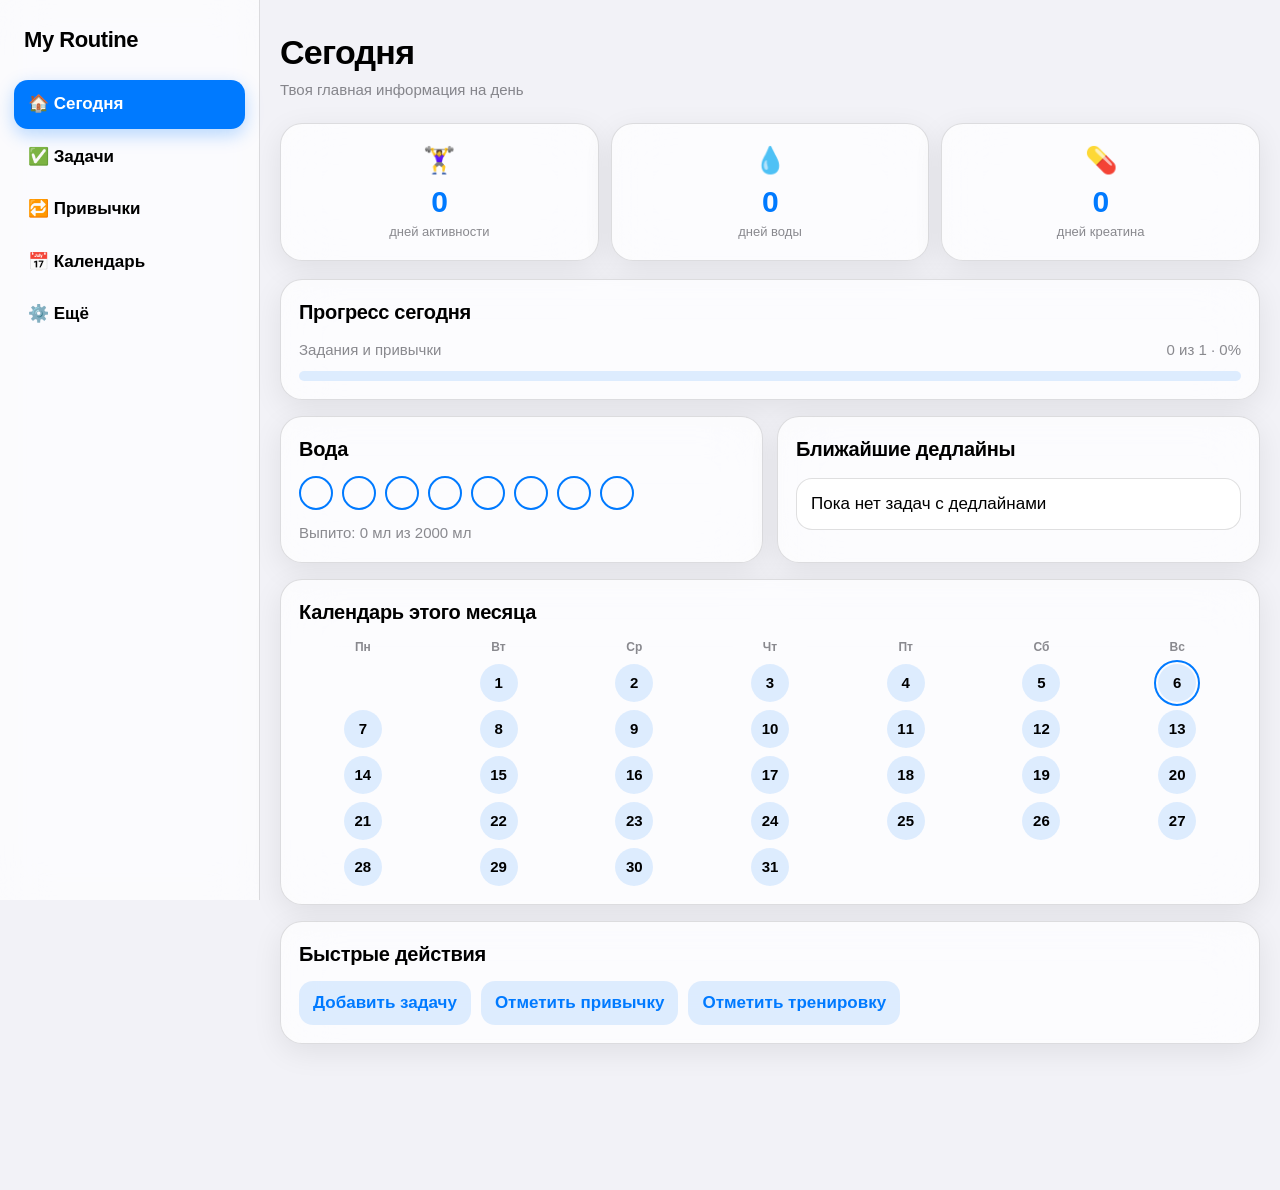
==== commit 743703d6: "Add files via upload" ====
--- a/index.html
+++ b/index.html
@@ -1,50 +1,22 @@
 <!doctype html>
-<html lang="ru">
-<head>
-<meta charset="utf-8">
-<meta name="viewport" content="width=device-width, initial-scale=1">
-<title>Сегодня · My Routine</title>
-<link rel="manifest" href="manifest.json">
-<meta name="theme-color" content="#7c5cff">
-<link rel="icon" href="icons/icon-192.png">
-<link rel="stylesheet" href="style.css">
-</head>
-<body>
-<div class="app">
-<aside class="sidebar">
-<div class="logo">My Routine</div>
+<html lang="ru"><head><meta charset="utf-8"><meta name="viewport" content="width=device-width, initial-scale=1, viewport-fit=cover"><title>Сегодня · My Routine</title>
+<link rel="manifest" href="manifest.json"><meta name="theme-color" content="#F2F2F7"><link rel="icon" href="icons/icon-192.png"><link rel="stylesheet" href="style.css"></head>
+<body><div class="app"><aside class="sidebar"><div class="logo">My Routine</div>
 <a class="nav-link active" href="index.html">🏠 Сегодня</a>
 <a class="nav-link " href="tasks.html">✅ Задачи</a>
 <a class="nav-link " href="habits.html">🔁 Привычки</a>
 <a class="nav-link " href="calendar.html">📅 Календарь</a>
-<a class="nav-link " href="more.html">⚙️ Ещё</a>
-</aside>
-<main class="content">
-<h1 class="page-title">Сегодня</h1>
-<p class="page-sub">Твоя главная информация на день</p>
-
-<div class="streaks">
-<div class="streak"><div class="emoji">🏋️‍♀️</div><div class="number" id="gymStreak">0</div><div class="label">дней активности</div></div>
-<div class="streak"><div class="emoji">💧</div><div class="number" id="waterStreak">0</div><div class="label">дней воды</div></div>
-<div class="streak"><div class="emoji">💊</div><div class="number" id="creatineStreak">0</div><div class="label">дней креатина</div></div>
-</div>
+<a class="nav-link " href="more.html">⚙️ Ещё</a></aside>
+<main class="content"><h1 class="page-title">Сегодня</h1><p class="page-sub">Твоя главная информация на день</p>
+<div class="streaks"><div class="streak"><div class="emoji">🏋️‍♀️</div><div class="number" id="gymStreak">0</div><div class="label">дней активности</div></div><div class="streak"><div class="emoji">💧</div><div class="number" id="waterStreak">0</div><div class="label">дней воды</div></div><div class="streak"><div class="emoji">💊</div><div class="number" id="creatineStreak">0</div><div class="label">дней креатина</div></div></div>
 <div class="card"><h2>Прогресс сегодня</h2><div class="progress-top"><span>Задания и привычки</span><span id="progressText">0 из 0</span></div><div class="bar"><div class="fill" id="progressFill"></div></div></div>
-<div class="grid">
-<div class="card"><h2>Вода</h2><div class="water" id="waterDots"></div><div class="water-text" id="waterText"></div></div>
-<div class="card"><h2>Ближайшие дедлайны</h2><ul id="upcomingList"></ul></div>
-</div>
+<div class="grid"><div class="card"><h2>Вода</h2><div class="water" id="waterDots"></div><div class="water-text" id="waterText"></div></div><div class="card"><h2>Ближайшие дедлайны</h2><ul id="upcomingList"></ul></div></div>
 <div class="card"><h2>Календарь этого месяца</h2><div class="calendar" id="miniCalendar"></div></div>
-<div class="card"><h2>Быстрые действия</h2><div class="row"><a href="tasks.html"><button class="secondary">Добавить задачу</button></a><a href="habits.html"><button class="secondary">Отметить привычку</button></a><a href="calendar.html"><button class="secondary">Отметить тренировку</button></a></div></div>
-
-</main>
+<div class="card"><h2>Быстрые действия</h2><div class="row"><a href="tasks.html"><button class="secondary">Добавить задачу</button></a><a href="habits.html"><button class="secondary">Отметить привычку</button></a><a href="calendar.html"><button class="secondary">Отметить тренировку</button></a></div></div></main>
 <nav class="bottom-nav">
 <a href="index.html" class="active"><span>🏠</span>Сегодня</a>
 <a href="tasks.html" class=""><span>✅</span>Задачи</a>
 <a href="calendar.html" class=""><span>📅</span>Календарь</a>
 <a href="habits.html" class=""><span>🔁</span>Привычки</a>
-<a href="more.html" class=""><span>⚙️</span>Ещё</a>
-</nav>
-</div>
-<script src="app.js"></script>
-</body>
-</html>
+<a href="more.html" class=""><span>⚙️</span>Ещё</a></nav></div>
+<script src="app.js"></script></body></html>
--- a/style.css
+++ b/style.css
@@ -1,65 +1,72 @@
-:root{--bg:#f5f4fb;--card:#fff;--main:#7c5cff;--main-soft:#efeaff;--done:#22c55e;--text:#232130;--muted:#7a7686;--border:#e8e6f2;--danger:#ef4444;--university:#3b82f6;--sport:#f97316;--personal:#ec4899;--work:#14b8a6}
-body.dark{--bg:#121218;--card:#1c1c24;--main:#a78bfa;--main-soft:#2c2540;--text:#f2f1f7;--muted:#a5a1b3;--border:#31303d;--danger:#f87171}
-*{box-sizing:border-box;font-family:system-ui,-apple-system,"Segoe UI",sans-serif}
-body{margin:0;background:var(--bg);color:var(--text)}
-.app{display:grid;grid-template-columns:240px 1fr;min-height:100vh}
-.sidebar{background:var(--card);border-right:1px solid var(--border);padding:22px 16px;display:flex;flex-direction:column;gap:6px;position:sticky;top:0;height:100vh}
-.logo{font-size:20px;font-weight:800;color:var(--main);margin-bottom:18px}
-.nav-link{display:flex;align-items:center;gap:10px;padding:11px 13px;border-radius:12px;color:var(--text);text-decoration:none;font-size:14px;font-weight:600}
+:root{--bg:#F2F2F7;--card:rgba(255,255,255,.72);--card-solid:#fff;--main:#007AFF;--main-soft:rgba(0,122,255,.12);--done:#34C759;--text:#000;--muted:rgba(60,60,67,.6);--border:rgba(60,60,67,.16);--danger:#FF3B30;--university:#007AFF;--sport:#FF9500;--personal:#FF2D55;--work:#30B0C7;--glass:rgba(255,255,255,.65);--shadow:0 8px 30px rgba(0,0,0,.08)}
+body.dark{--bg:#000;--card:rgba(28,28,30,.72);--card-solid:#1C1C1E;--main:#0A84FF;--main-soft:rgba(10,132,255,.18);--done:#30D158;--text:#fff;--muted:rgba(235,235,245,.6);--border:rgba(84,84,88,.4);--danger:#FF453A;--university:#0A84FF;--sport:#FF9F0A;--personal:#FF375F;--work:#40C8E0;--glass:rgba(28,28,30,.68);--shadow:0 8px 30px rgba(0,0,0,.45)}
+*{box-sizing:border-box;-webkit-tap-highlight-color:transparent}
+body{margin:0;background:var(--bg);color:var(--text);font-family:-apple-system,BlinkMacSystemFont,"SF Pro Text","Helvetica Neue",Arial,sans-serif;font-size:17px;line-height:1.45;-webkit-font-smoothing:antialiased}
+.app{display:grid;grid-template-columns:260px 1fr;min-height:100vh}
+.sidebar{background:var(--glass);backdrop-filter:saturate(180%) blur(24px);-webkit-backdrop-filter:saturate(180%) blur(24px);border-right:1px solid var(--border);padding:24px 14px;display:flex;flex-direction:column;gap:4px;position:sticky;top:0;height:100vh}
+.logo{font-size:22px;font-weight:800;letter-spacing:-.02em;margin:0 10px 20px}
+.nav-link{display:flex;align-items:center;gap:12px;padding:12px 14px;border-radius:14px;color:var(--text);text-decoration:none;font-size:17px;font-weight:590;transition:.18s}
 .nav-link:hover{background:var(--main-soft)}
-.nav-link.active{background:var(--main);color:#fff}
-.content{padding:24px;max-width:1050px;margin:0 auto;width:100%}
-.page-title{font-size:24px;margin:0 0 4px}
-.page-sub{color:var(--muted);margin:0 0 20px}
-.card{background:var(--card);border:1px solid var(--border);border-radius:18px;padding:18px;margin-bottom:18px;box-shadow:0 8px 24px rgba(60,50,120,.06)}
-h2{margin:0 0 14px;font-size:17px}h3{margin:16px 0 8px;font-size:14px;color:var(--muted)}
-.grid{display:grid;grid-template-columns:repeat(auto-fit,minmax(220px,1fr));gap:14px}
-.stat{background:var(--card);border:1px solid var(--border);border-radius:16px;padding:16px}
-.stat b{display:block;font-size:26px;color:var(--main)}
-.stat span{font-size:13px;color:var(--muted)}
-.row{display:flex;gap:8px;flex-wrap:wrap}
-input,select,textarea,button{font-size:14px;border-radius:11px;border:1px solid var(--border);padding:10px 12px;background:var(--card);color:var(--text)}
-input,select,textarea{flex:1;min-width:0}textarea{width:100%;resize:vertical;min-height:80px}
-button{background:var(--main);color:#fff;border:none;cursor:pointer;font-weight:600}
-.secondary{background:var(--main-soft);color:var(--main)}
-ul{list-style:none;margin:12px 0 0;padding:0}
-li{display:flex;align-items:center;gap:10px;background:var(--main-soft);border-radius:12px;padding:10px 12px;margin-bottom:8px;flex-wrap:wrap}
+.nav-link.active{background:var(--main);color:#fff;box-shadow:0 6px 18px rgba(0,122,255,.28)}
+.nav-link:active{transform:scale(.98)}
+.content{padding:18px 20px 130px;max-width:1080px;margin:0 auto;width:100%}
+h1.page-title{font-size:34px;font-weight:800;letter-spacing:-.022em;margin:10px 0 2px}
+.page-sub{color:var(--muted);font-size:15px;margin:0 0 22px}
+h2{font-size:20px;font-weight:700;letter-spacing:-.015em;margin:0 0 12px}
+h3{font-size:15px;font-weight:600;color:var(--muted);margin:18px 0 8px}
+.card{background:var(--card);backdrop-filter:saturate(180%) blur(28px);-webkit-backdrop-filter:saturate(180%) blur(28px);border:1px solid var(--border);border-radius:22px;padding:18px;margin-bottom:16px;box-shadow:var(--shadow)}
+.grid{display:grid;grid-template-columns:repeat(auto-fit,minmax(230px,1fr));gap:14px}
+.row{display:flex;gap:10px;flex-wrap:wrap}
+input,select,textarea,button{font-family:inherit;font-size:17px;color:var(--text);border-radius:14px;border:1px solid var(--border);padding:12px 14px;background:var(--card-solid);transition:.15s}
+input,select,textarea{flex:1;min-width:0}textarea{width:100%;resize:vertical;min-height:96px}
+input:focus,select:focus,textarea:focus{outline:none;border-color:var(--main);box-shadow:0 0 0 4px var(--main-soft)}
+button{background:var(--main);color:#fff;border:none;cursor:pointer;font-weight:600;box-shadow:0 6px 18px rgba(0,122,255,.25)}
+button:active{transform:scale(.97)}
+.secondary{background:var(--main-soft);color:var(--main);box-shadow:none}
+.delete{background:rgba(255,59,48,.12);color:var(--danger);box-shadow:none;padding:8px 12px;border-radius:12px;font-size:15px}
+ul{list-style:none;margin:14px 0 0;padding:0}
+li{display:flex;align-items:center;gap:12px;background:var(--card-solid);border:1px solid var(--border);border-radius:16px;padding:13px 14px;margin-bottom:10px;flex-wrap:wrap}
 li.done .task-text{text-decoration:line-through;color:var(--muted)}
-.task-text{flex:1;min-width:150px;font-size:14px}
-.task-meta{display:flex;gap:6px;flex-wrap:wrap;font-size:11px}
-.badge{padding:3px 8px;border-radius:999px;font-weight:700;color:#fff}
-.badge.university{background:var(--university)}.badge.sport{background:var(--sport)}.badge.personal{background:var(--personal)}.badge.work{background:var(--work)}
-.badge.high{background:var(--danger)}.badge.medium{background:#f59e0b}.badge.low{background:#64748b}.badge.due{background:var(--danger)}
-.delete{background:#fee2e2;color:#b91c1c;padding:5px 9px;border-radius:8px}
-.filters{display:flex;gap:8px;flex-wrap:wrap;margin-top:12px}
-.filter{padding:7px 12px;border-radius:999px;background:var(--main-soft);color:var(--main);font-size:12px;font-weight:600;cursor:pointer}
+.task-text{flex:1;min-width:150px;font-size:17px}
+.task-meta{display:flex;gap:6px;flex-wrap:wrap;font-size:12px}
+.badge{padding:4px 9px;border-radius:999px;font-weight:600;font-size:12px;color:#fff}
+.badge.university{background:var(--university)}.badge.sport{background:var(--sport)}.badge.personal{background:var(--personal)}.badge.work{background:var(--work)}.badge.high{background:var(--danger)}.badge.medium{background:#FF9500}.badge.low{background:#8E8E93}.badge.due{background:var(--danger)}
+.filters{display:flex;gap:8px;flex-wrap:wrap;margin-top:14px}
+.filter{padding:8px 14px;border-radius:999px;background:var(--main-soft);color:var(--main);font-size:15px;font-weight:600;cursor:pointer;border:none;box-shadow:none}
 .filter.active{background:var(--main);color:#fff}
-.habits{display:flex;flex-wrap:wrap;gap:9px}
-.habit{display:flex;align-items:center;gap:7px;background:var(--main-soft);border:1px solid var(--border);padding:9px 13px;border-radius:999px;cursor:pointer;font-size:13px}
-.habit.done{background:var(--done);border-color:var(--done);color:#fff;font-weight:600}
-.progress-top{display:flex;justify-content:space-between;font-size:13px;color:var(--muted);margin-bottom:8px}
-.bar{height:12px;background:var(--main-soft);border-radius:999px;overflow:hidden}
-.fill{height:100%;width:0;background:linear-gradient(90deg,#7c5cff,#a78bfa);transition:width .3s}
-.streaks{display:grid;grid-template-columns:repeat(auto-fit,minmax(150px,1fr));gap:12px;margin-bottom:18px}
-.streak{background:var(--card);border:1px solid var(--border);border-radius:16px;padding:14px;text-align:center}
-.streak .emoji{font-size:22px}.streak .number{font-size:24px;font-weight:800;color:var(--main)}.streak .label{font-size:12px;color:var(--muted)}
-.water{display:flex;gap:7px;flex-wrap:wrap;margin-top:10px}
-.water-dot{width:30px;height:30px;border-radius:50%;border:2px solid var(--main);cursor:pointer}
+.habits{display:flex;flex-wrap:wrap;gap:10px}
+.habit{display:flex;align-items:center;gap:8px;background:var(--card-solid);border:1px solid var(--border);padding:11px 15px;border-radius:999px;cursor:pointer;font-size:16px;font-weight:590;transition:.18s}
+.habit:active{transform:scale(.97)}
+.habit.done{background:var(--done);border-color:var(--done);color:#fff}
+.progress-top{display:flex;justify-content:space-between;font-size:15px;color:var(--muted);margin-bottom:10px}
+.bar{height:10px;background:var(--main-soft);border-radius:999px;overflow:hidden}
+.fill{height:100%;width:0;background:linear-gradient(90deg,var(--main),#5AC8FA);border-radius:999px;transition:width .45s cubic-bezier(.2,.8,.2,1)}
+.streaks{display:grid;grid-template-columns:repeat(auto-fit,minmax(150px,1fr));gap:12px;margin:4px 0 18px}
+.streak{background:var(--card);backdrop-filter:saturate(180%) blur(28px);-webkit-backdrop-filter:saturate(180%) blur(28px);border:1px solid var(--border);border-radius:22px;padding:18px;text-align:center;box-shadow:var(--shadow)}
+.streak .emoji{font-size:26px}.streak .number{font-size:30px;font-weight:800;letter-spacing:-.02em;color:var(--main)}.streak .label{font-size:13px;color:var(--muted)}
+.water{display:flex;gap:9px;flex-wrap:wrap;margin-top:12px}
+.water-dot{width:34px;height:34px;border-radius:50%;border:2px solid var(--main);cursor:pointer;transition:.18s}
 .water-dot.full{background:var(--main)}
-.calendar{display:grid;grid-template-columns:repeat(7,1fr);gap:7px}
-.weekday{text-align:center;font-size:11px;color:var(--muted);font-weight:700}
-.day{width:36px;height:36px;margin:0 auto;border-radius:50%;display:flex;align-items:center;justify-content:center;background:var(--main-soft);font-size:12px;cursor:pointer}
-.day.gym{background:var(--main);color:#fff;font-weight:700}.day.other{background:var(--done);color:#fff;font-weight:700}
-.day.today{outline:2px solid var(--main);outline-offset:2px}.empty{visibility:hidden}
-.calendar-head{display:flex;align-items:center;justify-content:space-between;margin-bottom:12px}
-.nav-btn{background:var(--main-soft);color:var(--main);border:none;border-radius:10px;width:32px;height:32px;font-size:16px;font-weight:700;cursor:pointer}
-.bottom-nav{display:none;position:fixed;bottom:0;left:0;right:0;background:var(--card);border-top:1px solid var(--border);padding:8px 6px calc(8px + env(safe-area-inset-bottom));justify-content:space-around;z-index:50}
-.bottom-nav a{display:flex;flex-direction:column;align-items:center;gap:2px;text-decoration:none;color:var(--muted);font-size:10px;font-weight:700;padding:4px 8px;border-radius:10px}
+.water-dot:active{transform:scale(.92)}
+.water-text{margin-top:12px;font-size:15px;color:var(--muted)}
+.calendar{display:grid;grid-template-columns:repeat(7,1fr);gap:8px}
+.weekday{text-align:center;font-size:12px;font-weight:600;color:var(--muted)}
+.day{width:38px;height:38px;margin:0 auto;border-radius:50%;display:flex;align-items:center;justify-content:center;background:var(--main-soft);font-size:15px;font-weight:590;cursor:pointer;transition:.18s}
+.day:active{transform:scale(.94)}
+.day.gym{background:var(--main);color:#fff;box-shadow:0 5px 14px rgba(0,122,255,.3)}
+.day.other{background:var(--done);color:#fff;box-shadow:0 5px 14px rgba(52,199,89,.28)}
+.day.today{outline:2px solid var(--main);outline-offset:2px}
+.empty{visibility:hidden}
+.calendar-head{display:flex;align-items:center;justify-content:space-between;margin-bottom:14px}
+.calendar-head strong{font-size:20px;font-weight:700;letter-spacing:-.015em}
+.nav-btn{background:var(--main-soft);color:var(--main);border:none;border-radius:50%;width:36px;height:36px;font-size:18px;font-weight:700;cursor:pointer;box-shadow:none}
+.gym-stats{margin-top:16px;font-size:15px;color:var(--muted);text-align:center}
+.workout-types{display:flex;flex-wrap:wrap;gap:9px;margin-top:12px}
+.workout-type{padding:10px 15px;border-radius:999px;background:var(--main-soft);color:var(--main);font-size:15px;font-weight:600;cursor:pointer;border:none;box-shadow:none}
+.workout-type.active{background:var(--main);color:#fff}
+.bottom-nav{display:none;position:fixed;left:50%;transform:translateX(-50%);bottom:calc(14px + env(safe-area-inset-bottom));width:min(420px,calc(100% - 28px));background:var(--glass);backdrop-filter:saturate(180%) blur(30px);-webkit-backdrop-filter:saturate(180%) blur(30px);border:1px solid var(--border);border-radius:26px;padding:8px;justify-content:space-around;z-index:100;box-shadow:0 12px 34px rgba(0,0,0,.18)}
+.bottom-nav a{display:flex;flex-direction:column;align-items:center;gap:2px;text-decoration:none;color:var(--muted);font-size:11px;font-weight:600;padding:7px 10px;border-radius:16px;min-width:58px;transition:.18s}
+.bottom-nav a:active{transform:scale(.95)}
 .bottom-nav a.active{color:var(--main);background:var(--main-soft)}
-.bottom-nav span{font-size:18px}
-@media(max-width:900px){
-.app{grid-template-columns:1fr}
-.sidebar{display:none}
-.content{padding:16px 14px 90px}
-.bottom-nav{display:flex}
-}+.bottom-nav span{font-size:20px;line-height:1}
+@media(max-width:900px){.app{grid-template-columns:1fr}.sidebar{display:none}.content{padding:12px 16px 130px}.bottom-nav{display:flex}h1.page-title{font-size:30px}}
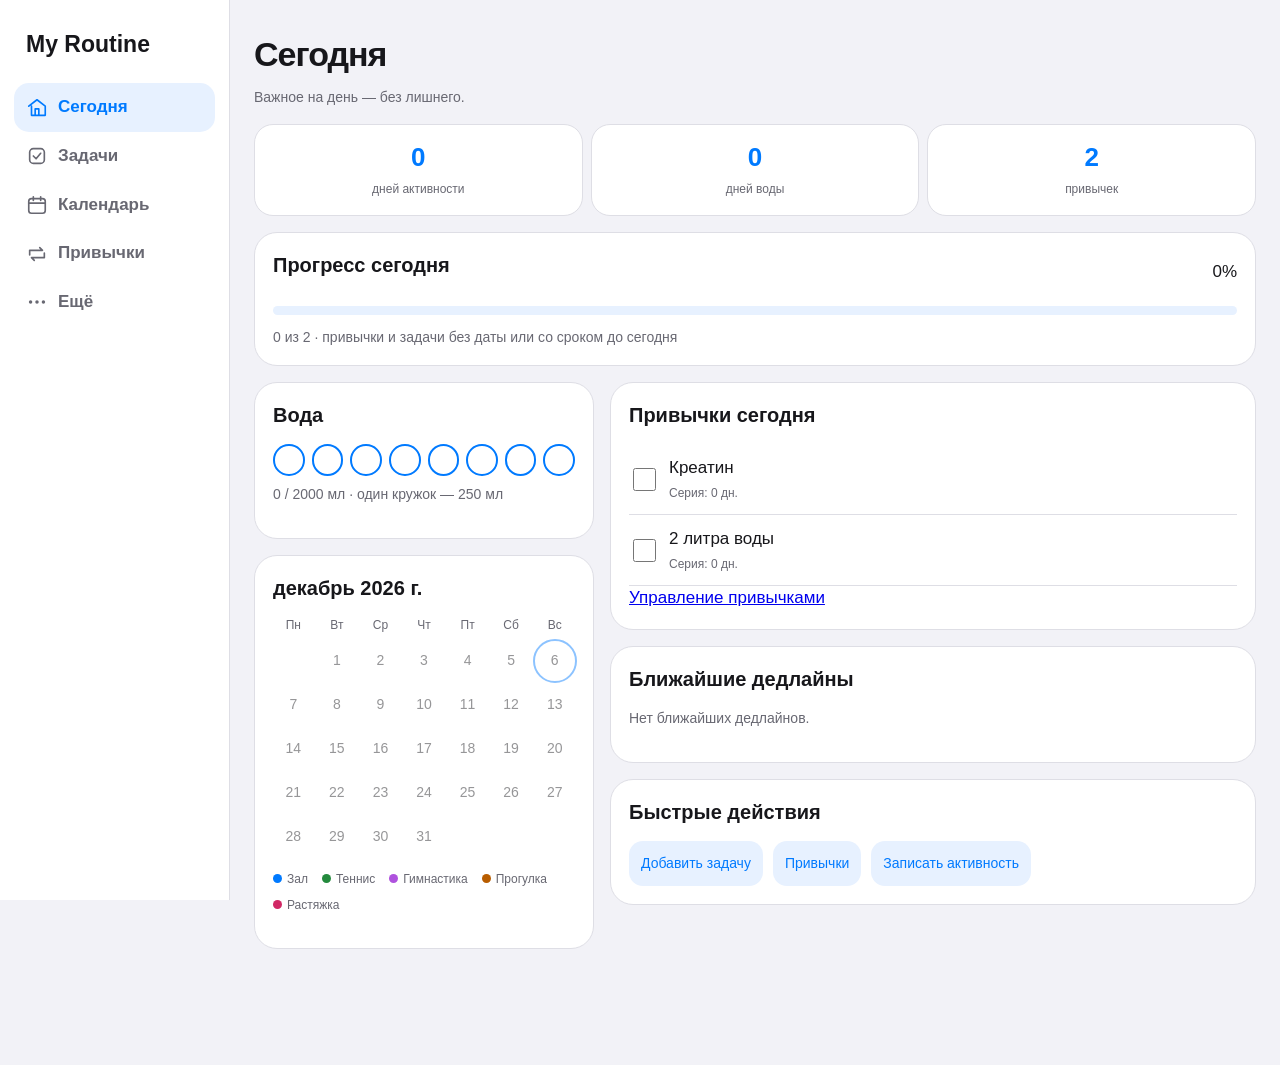
==== commit 654d4c71: "Add files via upload" ====
--- a/index.html
+++ b/index.html
@@ -1,22 +1 @@
-<!doctype html>
-<html lang="ru"><head><meta charset="utf-8"><meta name="viewport" content="width=device-width, initial-scale=1, viewport-fit=cover"><title>Сегодня · My Routine</title>
-<link rel="manifest" href="manifest.json"><meta name="theme-color" content="#F2F2F7"><link rel="icon" href="icons/icon-192.png"><link rel="stylesheet" href="style.css"></head>
-<body><div class="app"><aside class="sidebar"><div class="logo">My Routine</div>
-<a class="nav-link active" href="index.html">🏠 Сегодня</a>
-<a class="nav-link " href="tasks.html">✅ Задачи</a>
-<a class="nav-link " href="habits.html">🔁 Привычки</a>
-<a class="nav-link " href="calendar.html">📅 Календарь</a>
-<a class="nav-link " href="more.html">⚙️ Ещё</a></aside>
-<main class="content"><h1 class="page-title">Сегодня</h1><p class="page-sub">Твоя главная информация на день</p>
-<div class="streaks"><div class="streak"><div class="emoji">🏋️‍♀️</div><div class="number" id="gymStreak">0</div><div class="label">дней активности</div></div><div class="streak"><div class="emoji">💧</div><div class="number" id="waterStreak">0</div><div class="label">дней воды</div></div><div class="streak"><div class="emoji">💊</div><div class="number" id="creatineStreak">0</div><div class="label">дней креатина</div></div></div>
-<div class="card"><h2>Прогресс сегодня</h2><div class="progress-top"><span>Задания и привычки</span><span id="progressText">0 из 0</span></div><div class="bar"><div class="fill" id="progressFill"></div></div></div>
-<div class="grid"><div class="card"><h2>Вода</h2><div class="water" id="waterDots"></div><div class="water-text" id="waterText"></div></div><div class="card"><h2>Ближайшие дедлайны</h2><ul id="upcomingList"></ul></div></div>
-<div class="card"><h2>Календарь этого месяца</h2><div class="calendar" id="miniCalendar"></div></div>
-<div class="card"><h2>Быстрые действия</h2><div class="row"><a href="tasks.html"><button class="secondary">Добавить задачу</button></a><a href="habits.html"><button class="secondary">Отметить привычку</button></a><a href="calendar.html"><button class="secondary">Отметить тренировку</button></a></div></div></main>
-<nav class="bottom-nav">
-<a href="index.html" class="active"><span>🏠</span>Сегодня</a>
-<a href="tasks.html" class=""><span>✅</span>Задачи</a>
-<a href="calendar.html" class=""><span>📅</span>Календарь</a>
-<a href="habits.html" class=""><span>🔁</span>Привычки</a>
-<a href="more.html" class=""><span>⚙️</span>Ещё</a></nav></div>
-<script src="app.js"></script></body></html>+<!doctype html><html lang="ru"><head><meta charset="utf-8"><meta name="viewport" content="width=device-width,initial-scale=1,viewport-fit=cover"><meta name="theme-color" content="#f2f2f7" media="(prefers-color-scheme:light)"><meta name="theme-color" content="#000000" media="(prefers-color-scheme:dark)"><meta name="apple-mobile-web-app-capable" content="yes"><meta name="apple-mobile-web-app-status-bar-style" content="black-translucent"><title>Сегодня · My Routine</title><link rel="manifest" href="manifest.json"><link rel="apple-touch-icon" href="icons/icon-192.png"><link rel="icon" href="icons/icon-192.png"><link rel="stylesheet" href="style.css"></head><body data-page="home"><div class="app"><aside><div class="brand">My Routine</div><nav id="sideNav" aria-label="Главная навигация"></nav></aside><main><h1>Сегодня</h1><p class="sub">Важное на день — без лишнего.</p><div id="screen"></div><noscript>Для работы приложения включи JavaScript.</noscript></main><nav class="bottom" id="bottomNav" aria-label="Главная навигация"></nav></div><script src="app.js"></script></body></html>
--- a/style.css
+++ b/style.css
@@ -1,72 +1,2 @@
-:root{--bg:#F2F2F7;--card:rgba(255,255,255,.72);--card-solid:#fff;--main:#007AFF;--main-soft:rgba(0,122,255,.12);--done:#34C759;--text:#000;--muted:rgba(60,60,67,.6);--border:rgba(60,60,67,.16);--danger:#FF3B30;--university:#007AFF;--sport:#FF9500;--personal:#FF2D55;--work:#30B0C7;--glass:rgba(255,255,255,.65);--shadow:0 8px 30px rgba(0,0,0,.08)}
-body.dark{--bg:#000;--card:rgba(28,28,30,.72);--card-solid:#1C1C1E;--main:#0A84FF;--main-soft:rgba(10,132,255,.18);--done:#30D158;--text:#fff;--muted:rgba(235,235,245,.6);--border:rgba(84,84,88,.4);--danger:#FF453A;--university:#0A84FF;--sport:#FF9F0A;--personal:#FF375F;--work:#40C8E0;--glass:rgba(28,28,30,.68);--shadow:0 8px 30px rgba(0,0,0,.45)}
-*{box-sizing:border-box;-webkit-tap-highlight-color:transparent}
-body{margin:0;background:var(--bg);color:var(--text);font-family:-apple-system,BlinkMacSystemFont,"SF Pro Text","Helvetica Neue",Arial,sans-serif;font-size:17px;line-height:1.45;-webkit-font-smoothing:antialiased}
-.app{display:grid;grid-template-columns:260px 1fr;min-height:100vh}
-.sidebar{background:var(--glass);backdrop-filter:saturate(180%) blur(24px);-webkit-backdrop-filter:saturate(180%) blur(24px);border-right:1px solid var(--border);padding:24px 14px;display:flex;flex-direction:column;gap:4px;position:sticky;top:0;height:100vh}
-.logo{font-size:22px;font-weight:800;letter-spacing:-.02em;margin:0 10px 20px}
-.nav-link{display:flex;align-items:center;gap:12px;padding:12px 14px;border-radius:14px;color:var(--text);text-decoration:none;font-size:17px;font-weight:590;transition:.18s}
-.nav-link:hover{background:var(--main-soft)}
-.nav-link.active{background:var(--main);color:#fff;box-shadow:0 6px 18px rgba(0,122,255,.28)}
-.nav-link:active{transform:scale(.98)}
-.content{padding:18px 20px 130px;max-width:1080px;margin:0 auto;width:100%}
-h1.page-title{font-size:34px;font-weight:800;letter-spacing:-.022em;margin:10px 0 2px}
-.page-sub{color:var(--muted);font-size:15px;margin:0 0 22px}
-h2{font-size:20px;font-weight:700;letter-spacing:-.015em;margin:0 0 12px}
-h3{font-size:15px;font-weight:600;color:var(--muted);margin:18px 0 8px}
-.card{background:var(--card);backdrop-filter:saturate(180%) blur(28px);-webkit-backdrop-filter:saturate(180%) blur(28px);border:1px solid var(--border);border-radius:22px;padding:18px;margin-bottom:16px;box-shadow:var(--shadow)}
-.grid{display:grid;grid-template-columns:repeat(auto-fit,minmax(230px,1fr));gap:14px}
-.row{display:flex;gap:10px;flex-wrap:wrap}
-input,select,textarea,button{font-family:inherit;font-size:17px;color:var(--text);border-radius:14px;border:1px solid var(--border);padding:12px 14px;background:var(--card-solid);transition:.15s}
-input,select,textarea{flex:1;min-width:0}textarea{width:100%;resize:vertical;min-height:96px}
-input:focus,select:focus,textarea:focus{outline:none;border-color:var(--main);box-shadow:0 0 0 4px var(--main-soft)}
-button{background:var(--main);color:#fff;border:none;cursor:pointer;font-weight:600;box-shadow:0 6px 18px rgba(0,122,255,.25)}
-button:active{transform:scale(.97)}
-.secondary{background:var(--main-soft);color:var(--main);box-shadow:none}
-.delete{background:rgba(255,59,48,.12);color:var(--danger);box-shadow:none;padding:8px 12px;border-radius:12px;font-size:15px}
-ul{list-style:none;margin:14px 0 0;padding:0}
-li{display:flex;align-items:center;gap:12px;background:var(--card-solid);border:1px solid var(--border);border-radius:16px;padding:13px 14px;margin-bottom:10px;flex-wrap:wrap}
-li.done .task-text{text-decoration:line-through;color:var(--muted)}
-.task-text{flex:1;min-width:150px;font-size:17px}
-.task-meta{display:flex;gap:6px;flex-wrap:wrap;font-size:12px}
-.badge{padding:4px 9px;border-radius:999px;font-weight:600;font-size:12px;color:#fff}
-.badge.university{background:var(--university)}.badge.sport{background:var(--sport)}.badge.personal{background:var(--personal)}.badge.work{background:var(--work)}.badge.high{background:var(--danger)}.badge.medium{background:#FF9500}.badge.low{background:#8E8E93}.badge.due{background:var(--danger)}
-.filters{display:flex;gap:8px;flex-wrap:wrap;margin-top:14px}
-.filter{padding:8px 14px;border-radius:999px;background:var(--main-soft);color:var(--main);font-size:15px;font-weight:600;cursor:pointer;border:none;box-shadow:none}
-.filter.active{background:var(--main);color:#fff}
-.habits{display:flex;flex-wrap:wrap;gap:10px}
-.habit{display:flex;align-items:center;gap:8px;background:var(--card-solid);border:1px solid var(--border);padding:11px 15px;border-radius:999px;cursor:pointer;font-size:16px;font-weight:590;transition:.18s}
-.habit:active{transform:scale(.97)}
-.habit.done{background:var(--done);border-color:var(--done);color:#fff}
-.progress-top{display:flex;justify-content:space-between;font-size:15px;color:var(--muted);margin-bottom:10px}
-.bar{height:10px;background:var(--main-soft);border-radius:999px;overflow:hidden}
-.fill{height:100%;width:0;background:linear-gradient(90deg,var(--main),#5AC8FA);border-radius:999px;transition:width .45s cubic-bezier(.2,.8,.2,1)}
-.streaks{display:grid;grid-template-columns:repeat(auto-fit,minmax(150px,1fr));gap:12px;margin:4px 0 18px}
-.streak{background:var(--card);backdrop-filter:saturate(180%) blur(28px);-webkit-backdrop-filter:saturate(180%) blur(28px);border:1px solid var(--border);border-radius:22px;padding:18px;text-align:center;box-shadow:var(--shadow)}
-.streak .emoji{font-size:26px}.streak .number{font-size:30px;font-weight:800;letter-spacing:-.02em;color:var(--main)}.streak .label{font-size:13px;color:var(--muted)}
-.water{display:flex;gap:9px;flex-wrap:wrap;margin-top:12px}
-.water-dot{width:34px;height:34px;border-radius:50%;border:2px solid var(--main);cursor:pointer;transition:.18s}
-.water-dot.full{background:var(--main)}
-.water-dot:active{transform:scale(.92)}
-.water-text{margin-top:12px;font-size:15px;color:var(--muted)}
-.calendar{display:grid;grid-template-columns:repeat(7,1fr);gap:8px}
-.weekday{text-align:center;font-size:12px;font-weight:600;color:var(--muted)}
-.day{width:38px;height:38px;margin:0 auto;border-radius:50%;display:flex;align-items:center;justify-content:center;background:var(--main-soft);font-size:15px;font-weight:590;cursor:pointer;transition:.18s}
-.day:active{transform:scale(.94)}
-.day.gym{background:var(--main);color:#fff;box-shadow:0 5px 14px rgba(0,122,255,.3)}
-.day.other{background:var(--done);color:#fff;box-shadow:0 5px 14px rgba(52,199,89,.28)}
-.day.today{outline:2px solid var(--main);outline-offset:2px}
-.empty{visibility:hidden}
-.calendar-head{display:flex;align-items:center;justify-content:space-between;margin-bottom:14px}
-.calendar-head strong{font-size:20px;font-weight:700;letter-spacing:-.015em}
-.nav-btn{background:var(--main-soft);color:var(--main);border:none;border-radius:50%;width:36px;height:36px;font-size:18px;font-weight:700;cursor:pointer;box-shadow:none}
-.gym-stats{margin-top:16px;font-size:15px;color:var(--muted);text-align:center}
-.workout-types{display:flex;flex-wrap:wrap;gap:9px;margin-top:12px}
-.workout-type{padding:10px 15px;border-radius:999px;background:var(--main-soft);color:var(--main);font-size:15px;font-weight:600;cursor:pointer;border:none;box-shadow:none}
-.workout-type.active{background:var(--main);color:#fff}
-.bottom-nav{display:none;position:fixed;left:50%;transform:translateX(-50%);bottom:calc(14px + env(safe-area-inset-bottom));width:min(420px,calc(100% - 28px));background:var(--glass);backdrop-filter:saturate(180%) blur(30px);-webkit-backdrop-filter:saturate(180%) blur(30px);border:1px solid var(--border);border-radius:26px;padding:8px;justify-content:space-around;z-index:100;box-shadow:0 12px 34px rgba(0,0,0,.18)}
-.bottom-nav a{display:flex;flex-direction:column;align-items:center;gap:2px;text-decoration:none;color:var(--muted);font-size:11px;font-weight:600;padding:7px 10px;border-radius:16px;min-width:58px;transition:.18s}
-.bottom-nav a:active{transform:scale(.95)}
-.bottom-nav a.active{color:var(--main);background:var(--main-soft)}
-.bottom-nav span{font-size:20px;line-height:1}
-@media(max-width:900px){.app{grid-template-columns:1fr}.sidebar{display:none}.content{padding:12px 16px 130px}.bottom-nav{display:flex}h1.page-title{font-size:30px}}+*{box-sizing:border-box;-webkit-tap-highlight-color:transparent} :root{color-scheme:light;--bg:#f2f2f7;--surface:#fff;--text:#17171b;--muted:#686872;--line:#dedee5;--blue:#007aff;--soft:#e7f1ff;--glass:rgba(255,255,255,.88)}body.dark{color-scheme:dark;--bg:#000;--surface:#1c1c1e;--text:#fafafa;--muted:#aaaab3;--line:#353539;--blue:#409cff;--soft:#142b45;--glass:rgba(28,28,30,.9)}body{margin:0;background:var(--bg);color:var(--text);font:17px/1.45 -apple-system,BlinkMacSystemFont,'Segoe UI',sans-serif}button,input,select,textarea{font:inherit}button,a,input,select,textarea{touch-action:manipulation}button{cursor:pointer;border:0;background:var(--blue);color:#fff;border-radius:14px;padding:12px 16px;min-height:44px}button:active{transform:scale(.98)}button:focus-visible,a:focus-visible{outline:3px solid var(--blue);outline-offset:3px}input,select,textarea{width:100%;min-width:0;min-height:48px;border:1px solid var(--line);border-radius:12px;padding:12px;background:var(--surface);color:var(--text);font-size:16px}input[type=checkbox]{width:23px;height:23px;min-height:0;flex:none;accent-color:var(--blue)}input[type=color]{padding:4px;height:48px}textarea{min-height:110px;resize:vertical}label{display:flex;flex-direction:column;gap:7px;font-size:14px;color:var(--muted);font-weight:600}h1{font-size:34px;letter-spacing:-1px;margin:0}h2{font-size:20px;margin:0 0 14px}h3{font-size:17px;margin:18px 0 12px}p{margin:8px 0 16px}.sub,.muted{color:var(--muted);font-size:14px}.app{display:grid;grid-template-columns:230px 1fr;min-height:100vh}aside{position:sticky;top:0;height:100vh;padding:28px 14px;border-right:1px solid var(--line);background:var(--surface)}.brand{font-size:23px;font-weight:750;margin:0 12px 22px}nav a{color:var(--muted);text-decoration:none;display:flex;align-items:center;gap:10px;padding:12px;border-radius:15px;font-weight:600}nav a.active{background:var(--soft);color:var(--blue)}main{width:100%;max-width:1080px;padding:30px 24px 100px;margin:auto}.card{background:var(--surface);border:1px solid var(--line);border-radius:23px;padding:18px;margin-bottom:16px}.grid{display:grid;grid-template-columns:minmax(0,340px) minmax(0,1fr);gap:16px;align-items:start}.row{display:flex;gap:10px;align-items:center;flex-wrap:wrap}.between{justify-content:space-between}.secondary{background:var(--soft);color:var(--blue)}.danger{background:transparent;color:#e64a53;border:1px solid var(--line)}.compact{padding:7px 12px;font-size:14px}.form{display:grid;grid-template-columns:1fr 1fr;gap:16px}.wide{grid-column:1/-1}.filters{display:flex;gap:8px;overflow:auto;margin:16px 0;padding:3px 0 8px}.filters button{flex:none;background:var(--soft);color:var(--blue);font-size:14px}.filters button.active{background:var(--blue);color:white}.list{display:grid;gap:10px}.item{padding:12px 0;border-bottom:1px solid var(--line)}.item:last-child{border-bottom:0}.item-title{flex:1;min-width:0;overflow-wrap:anywhere}.completed{text-decoration:line-through;color:var(--muted)}.meta{font-size:12px;color:var(--muted);margin-top:4px}.overdue{color:#e64a53}.bar{height:9px;border-radius:9px;background:var(--soft);overflow:hidden;margin:12px 0}.fill{height:100%;background:var(--blue);transition:width .25s}.water{display:grid;grid-template-columns:repeat(8,minmax(0,1fr));gap:7px;max-width:380px}.water button{min-height:0;width:100%;aspect-ratio:1;border:2px solid var(--blue);border-radius:50%;background:transparent;padding:0}.water button.full{background:var(--blue)}.streaks{display:grid;grid-template-columns:repeat(3,minmax(0,1fr));gap:8px;margin-bottom:16px}.streak{text-align:center;background:var(--surface);border:1px solid var(--line);border-radius:19px;padding:14px 5px}.streak b{display:block;font-size:26px;color:var(--blue)}.streak span{font-size:12px;color:var(--muted)}.calendar{display:grid;grid-template-columns:repeat(7,minmax(0,1fr));gap:8px 3px}.weekday{text-align:center;font-size:12px;color:var(--muted)}.day{position:relative;justify-self:center;min-height:0;width:min(36px,100%);aspect-ratio:1;padding:0;border-radius:50%;background:transparent;color:var(--text);font-size:14px}.day.today{outline:2px solid var(--blue);outline-offset:2px}.day.marked{background:var(--activity);color:#fff}.day.selected{box-shadow:0 0 0 3px var(--surface),0 0 0 5px var(--blue)}.day:disabled{opacity:.45;cursor:default}.legend{display:flex;flex-wrap:wrap;gap:9px 14px;margin:16px 0;font-size:12px;color:var(--muted)}.dot{display:inline-block;width:9px;height:9px;border-radius:50%;background:var(--activity);margin-right:5px}.choice{background:transparent;color:var(--text);border:1px solid var(--activity);font-size:14px}.choice.active{background:var(--activity);color:#fff}.stats{display:grid;grid-template-columns:repeat(3,1fr);gap:8px}.stats b{display:block;font-size:24px;color:var(--blue)}.stats span{font-size:12px;color:var(--muted)}.bottom{display:none}.icon{width:22px;height:22px;flex:none}.toast{position:fixed;top:calc(16px + env(safe-area-inset-top));left:50%;transform:translateX(-50%);background:var(--text);color:var(--bg);border-radius:14px;padding:12px 20px;z-index:200;max-width:90%;font-size:14px}.note-save{font-size:12px;color:var(--muted)}.links a{display:inline-block;text-decoration:none;background:var(--soft);color:var(--blue);padding:12px;border-radius:14px;font-size:14px}
+@media(max-width:900px){.app{display:block}aside{display:none}main{padding:calc(12px + env(safe-area-inset-top)) 16px calc(120px + env(safe-area-inset-bottom));margin:0}.grid{grid-template-columns:1fr}.bottom{display:flex;position:fixed;bottom:calc(10px + env(safe-area-inset-bottom));left:50%;transform:translateX(-50%);width:min(440px,calc(100% - 24px));z-index:99;background:var(--glass);backdrop-filter:blur(25px);-webkit-backdrop-filter:blur(25px);border:1px solid var(--line);border-radius:26px;padding:7px;box-shadow:0 8px 24px #0002}.bottom a{flex:1;min-width:0;display:flex;flex-direction:column;gap:3px;font-size:10px;padding:8px 1px}.sub{margin-bottom:20px}h1{font-size:32px}}@media(max-width:350px){.form{grid-template-columns:1fr}.water{gap:4px}}@media(prefers-reduced-motion:reduce){*{transition:none!important}}
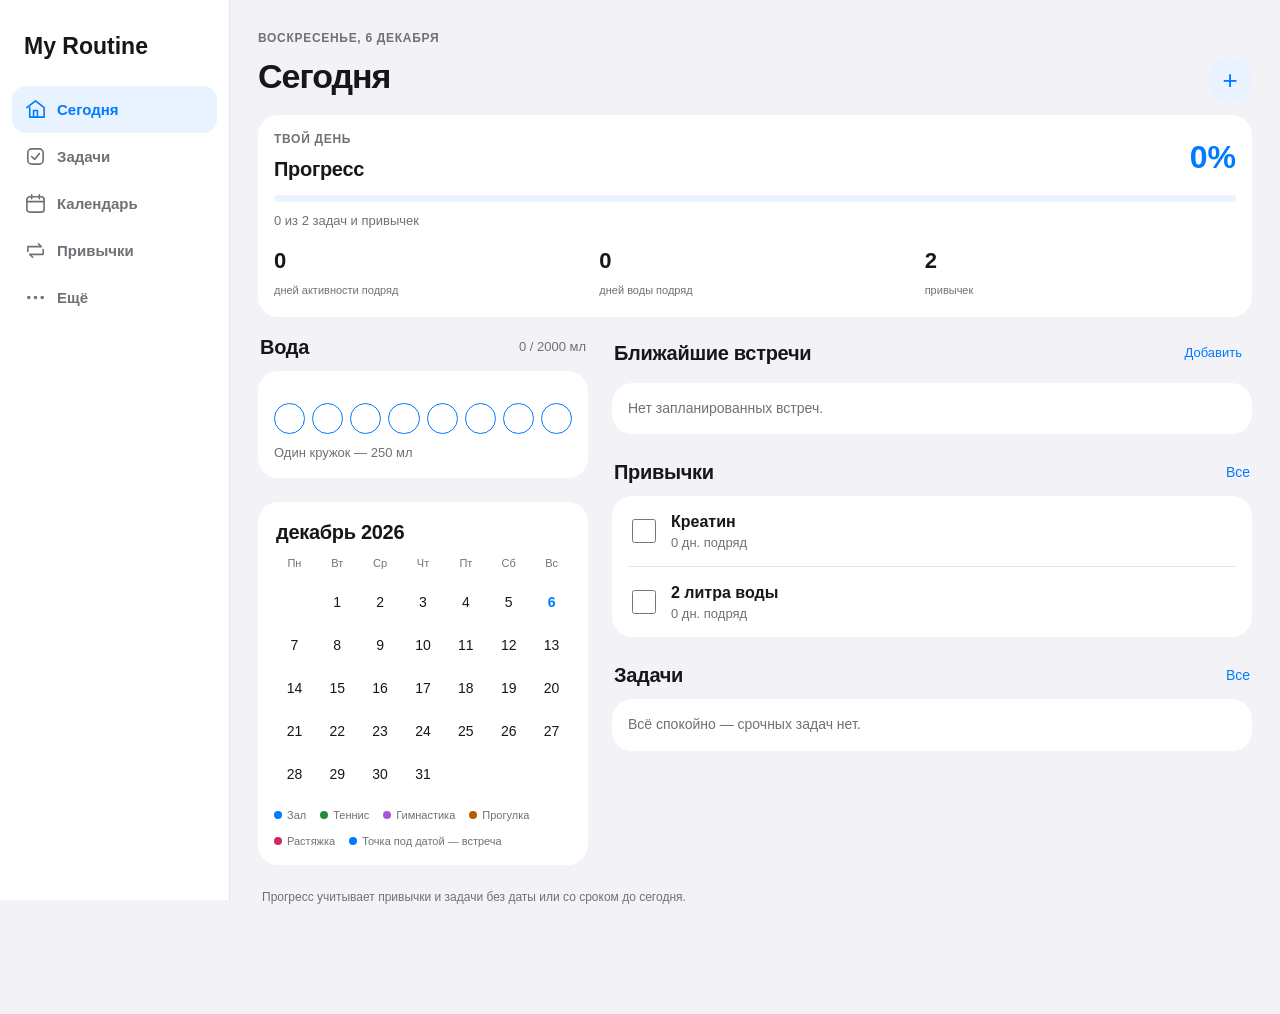
==== commit bcaa9bb7: "6" ====
--- a/index.html
+++ b/index.html
@@ -1 +1 @@
-<!doctype html><html lang="ru"><head><meta charset="utf-8"><meta name="viewport" content="width=device-width,initial-scale=1,viewport-fit=cover"><meta name="theme-color" content="#f2f2f7" media="(prefers-color-scheme:light)"><meta name="theme-color" content="#000000" media="(prefers-color-scheme:dark)"><meta name="apple-mobile-web-app-capable" content="yes"><meta name="apple-mobile-web-app-status-bar-style" content="black-translucent"><title>Сегодня · My Routine</title><link rel="manifest" href="manifest.json"><link rel="apple-touch-icon" href="icons/icon-192.png"><link rel="icon" href="icons/icon-192.png"><link rel="stylesheet" href="style.css"></head><body data-page="home"><div class="app"><aside><div class="brand">My Routine</div><nav id="sideNav" aria-label="Главная навигация"></nav></aside><main><h1>Сегодня</h1><p class="sub">Важное на день — без лишнего.</p><div id="screen"></div><noscript>Для работы приложения включи JavaScript.</noscript></main><nav class="bottom" id="bottomNav" aria-label="Главная навигация"></nav></div><script src="app.js"></script></body></html>+<!doctype html><html lang="ru"><head><meta charset="utf-8"><meta name="viewport" content="width=device-width,initial-scale=1,viewport-fit=cover"><meta name="theme-color" content="#f2f2f7"><meta name="apple-mobile-web-app-capable" content="yes"><meta name="apple-mobile-web-app-status-bar-style" content="black-translucent"><title>Сегодня · My Routine</title><link rel="manifest" href="manifest.json"><link rel="icon" href="icons/icon-192.png"><link rel="apple-touch-icon" href="icons/icon-192.png"><link rel="stylesheet" href="style.css"></head><body data-page="home"><div class="app"><aside><div class="brand">My Routine</div><nav id="sideNav" aria-label="Разделы"></nav></aside><main><div class="eyebrow" id="subtitle"></div><div class="toolbar"><h1>Сегодня</h1><button id="pageAdd" class="add" aria-label="Добавить">+</button></div><div id="screen"></div><noscript>Включи JavaScript для работы приложения.</noscript></main><nav class="bottom" id="bottomNav" aria-label="Разделы"></nav></div><dialog id="sheet" aria-labelledby="dialogTitle"><div class="dialog-head"><h2 id="dialogTitle"></h2><button id="closeSheet">Закрыть</button></div><div id="dialogBody"></div></dialog><script src="app.js"></script></body></html>
--- a/style.css
+++ b/style.css
@@ -1,2 +1,2 @@
-*{box-sizing:border-box;-webkit-tap-highlight-color:transparent} :root{color-scheme:light;--bg:#f2f2f7;--surface:#fff;--text:#17171b;--muted:#686872;--line:#dedee5;--blue:#007aff;--soft:#e7f1ff;--glass:rgba(255,255,255,.88)}body.dark{color-scheme:dark;--bg:#000;--surface:#1c1c1e;--text:#fafafa;--muted:#aaaab3;--line:#353539;--blue:#409cff;--soft:#142b45;--glass:rgba(28,28,30,.9)}body{margin:0;background:var(--bg);color:var(--text);font:17px/1.45 -apple-system,BlinkMacSystemFont,'Segoe UI',sans-serif}button,input,select,textarea{font:inherit}button,a,input,select,textarea{touch-action:manipulation}button{cursor:pointer;border:0;background:var(--blue);color:#fff;border-radius:14px;padding:12px 16px;min-height:44px}button:active{transform:scale(.98)}button:focus-visible,a:focus-visible{outline:3px solid var(--blue);outline-offset:3px}input,select,textarea{width:100%;min-width:0;min-height:48px;border:1px solid var(--line);border-radius:12px;padding:12px;background:var(--surface);color:var(--text);font-size:16px}input[type=checkbox]{width:23px;height:23px;min-height:0;flex:none;accent-color:var(--blue)}input[type=color]{padding:4px;height:48px}textarea{min-height:110px;resize:vertical}label{display:flex;flex-direction:column;gap:7px;font-size:14px;color:var(--muted);font-weight:600}h1{font-size:34px;letter-spacing:-1px;margin:0}h2{font-size:20px;margin:0 0 14px}h3{font-size:17px;margin:18px 0 12px}p{margin:8px 0 16px}.sub,.muted{color:var(--muted);font-size:14px}.app{display:grid;grid-template-columns:230px 1fr;min-height:100vh}aside{position:sticky;top:0;height:100vh;padding:28px 14px;border-right:1px solid var(--line);background:var(--surface)}.brand{font-size:23px;font-weight:750;margin:0 12px 22px}nav a{color:var(--muted);text-decoration:none;display:flex;align-items:center;gap:10px;padding:12px;border-radius:15px;font-weight:600}nav a.active{background:var(--soft);color:var(--blue)}main{width:100%;max-width:1080px;padding:30px 24px 100px;margin:auto}.card{background:var(--surface);border:1px solid var(--line);border-radius:23px;padding:18px;margin-bottom:16px}.grid{display:grid;grid-template-columns:minmax(0,340px) minmax(0,1fr);gap:16px;align-items:start}.row{display:flex;gap:10px;align-items:center;flex-wrap:wrap}.between{justify-content:space-between}.secondary{background:var(--soft);color:var(--blue)}.danger{background:transparent;color:#e64a53;border:1px solid var(--line)}.compact{padding:7px 12px;font-size:14px}.form{display:grid;grid-template-columns:1fr 1fr;gap:16px}.wide{grid-column:1/-1}.filters{display:flex;gap:8px;overflow:auto;margin:16px 0;padding:3px 0 8px}.filters button{flex:none;background:var(--soft);color:var(--blue);font-size:14px}.filters button.active{background:var(--blue);color:white}.list{display:grid;gap:10px}.item{padding:12px 0;border-bottom:1px solid var(--line)}.item:last-child{border-bottom:0}.item-title{flex:1;min-width:0;overflow-wrap:anywhere}.completed{text-decoration:line-through;color:var(--muted)}.meta{font-size:12px;color:var(--muted);margin-top:4px}.overdue{color:#e64a53}.bar{height:9px;border-radius:9px;background:var(--soft);overflow:hidden;margin:12px 0}.fill{height:100%;background:var(--blue);transition:width .25s}.water{display:grid;grid-template-columns:repeat(8,minmax(0,1fr));gap:7px;max-width:380px}.water button{min-height:0;width:100%;aspect-ratio:1;border:2px solid var(--blue);border-radius:50%;background:transparent;padding:0}.water button.full{background:var(--blue)}.streaks{display:grid;grid-template-columns:repeat(3,minmax(0,1fr));gap:8px;margin-bottom:16px}.streak{text-align:center;background:var(--surface);border:1px solid var(--line);border-radius:19px;padding:14px 5px}.streak b{display:block;font-size:26px;color:var(--blue)}.streak span{font-size:12px;color:var(--muted)}.calendar{display:grid;grid-template-columns:repeat(7,minmax(0,1fr));gap:8px 3px}.weekday{text-align:center;font-size:12px;color:var(--muted)}.day{position:relative;justify-self:center;min-height:0;width:min(36px,100%);aspect-ratio:1;padding:0;border-radius:50%;background:transparent;color:var(--text);font-size:14px}.day.today{outline:2px solid var(--blue);outline-offset:2px}.day.marked{background:var(--activity);color:#fff}.day.selected{box-shadow:0 0 0 3px var(--surface),0 0 0 5px var(--blue)}.day:disabled{opacity:.45;cursor:default}.legend{display:flex;flex-wrap:wrap;gap:9px 14px;margin:16px 0;font-size:12px;color:var(--muted)}.dot{display:inline-block;width:9px;height:9px;border-radius:50%;background:var(--activity);margin-right:5px}.choice{background:transparent;color:var(--text);border:1px solid var(--activity);font-size:14px}.choice.active{background:var(--activity);color:#fff}.stats{display:grid;grid-template-columns:repeat(3,1fr);gap:8px}.stats b{display:block;font-size:24px;color:var(--blue)}.stats span{font-size:12px;color:var(--muted)}.bottom{display:none}.icon{width:22px;height:22px;flex:none}.toast{position:fixed;top:calc(16px + env(safe-area-inset-top));left:50%;transform:translateX(-50%);background:var(--text);color:var(--bg);border-radius:14px;padding:12px 20px;z-index:200;max-width:90%;font-size:14px}.note-save{font-size:12px;color:var(--muted)}.links a{display:inline-block;text-decoration:none;background:var(--soft);color:var(--blue);padding:12px;border-radius:14px;font-size:14px}
-@media(max-width:900px){.app{display:block}aside{display:none}main{padding:calc(12px + env(safe-area-inset-top)) 16px calc(120px + env(safe-area-inset-bottom));margin:0}.grid{grid-template-columns:1fr}.bottom{display:flex;position:fixed;bottom:calc(10px + env(safe-area-inset-bottom));left:50%;transform:translateX(-50%);width:min(440px,calc(100% - 24px));z-index:99;background:var(--glass);backdrop-filter:blur(25px);-webkit-backdrop-filter:blur(25px);border:1px solid var(--line);border-radius:26px;padding:7px;box-shadow:0 8px 24px #0002}.bottom a{flex:1;min-width:0;display:flex;flex-direction:column;gap:3px;font-size:10px;padding:8px 1px}.sub{margin-bottom:20px}h1{font-size:32px}}@media(max-width:350px){.form{grid-template-columns:1fr}.water{gap:4px}}@media(prefers-reduced-motion:reduce){*{transition:none!important}}
+*{box-sizing:border-box;-webkit-tap-highlight-color:transparent} :root{color-scheme:light;--bg:#f2f2f7;--card:#fff;--text:#171719;--muted:#707078;--line:#e5e5ea;--blue:#007aff;--soft:#e9f2ff;--glass:rgba(250,250,252,.88);--red:#c93442}body.dark{color-scheme:dark;--bg:#000;--card:#1c1c1e;--text:#f5f5f7;--muted:#a1a1aa;--line:#353538;--blue:#409cff;--soft:#18324e;--glass:rgba(32,32,35,.9);--red:#ff6973}html{overflow-x:hidden}body{margin:0;background:var(--bg);color:var(--text);font:17px/1.4 -apple-system,BlinkMacSystemFont,'Segoe UI',sans-serif}button,input,select,textarea{font:inherit}button,a,input,select{touch-action:manipulation}button{border:0;cursor:pointer;color:var(--blue);background:transparent;min-height:44px;padding:10px 14px;border-radius:13px}button:active{opacity:.65}button:focus-visible,a:focus-visible{outline:3px solid var(--blue);outline-offset:2px}.primary{color:white;background:var(--blue);font-weight:600}.secondary{background:var(--soft)}.danger{color:var(--red)}input,select,textarea{display:block;width:100%;max-width:100%;min-width:0;border:0;background:var(--card);color:var(--text);padding:12px;border-radius:10px;font-size:16px;min-height:46px}input[type=date],input[type=time],input[type=datetime-local]{appearance:none;-webkit-appearance:none;box-sizing:border-box;inline-size:100%;min-inline-size:0}input::-webkit-date-and-time-value{text-align:left}input[type=checkbox]{width:24px;min-height:24px;height:24px;flex:none;accent-color:var(--blue)}input[type=color]{height:48px;padding:6px}input:focus,select:focus,textarea:focus{outline:2px solid var(--blue);outline-offset:-2px}textarea{min-height:100px;resize:vertical}h1{font-size:34px;line-height:1.1;letter-spacing:-1px;margin:4px 0 20px;font-weight:750}h2{font-size:20px;letter-spacing:-.3px;margin:0}h3{font-size:16px;margin:0}p{margin:8px 0}.muted{color:var(--muted);font-size:13px}.eyebrow{color:var(--muted);font-size:12px;font-weight:600;text-transform:uppercase;letter-spacing:.7px;margin-bottom:7px}.app{display:grid;grid-template-columns:230px minmax(0,1fr);min-height:100dvh}aside{background:var(--card);border-right:1px solid var(--line);padding:30px 12px;height:100vh;position:sticky;top:0}.brand{font-size:23px;font-weight:700;margin:0 12px 24px}nav a{display:flex;align-items:center;gap:10px;padding:12px;color:var(--muted);text-decoration:none;border-radius:14px;font-size:15px;font-weight:600}nav a.active{color:var(--blue);background:var(--soft)}.icon{width:23px;height:23px;flex:none}.bottom{display:none}main{width:100%;max-width:1060px;margin:0 auto;padding:30px 28px 100px;min-width:0}.toolbar{display:flex;align-items:center;justify-content:space-between;gap:12px;margin-bottom:8px}.toolbar h1{margin:4px 0 12px}.add{border-radius:50%;background:var(--soft);font-size:26px;width:44px;height:44px;padding:0;flex:none}.section{margin-bottom:24px}.section-head{display:flex;justify-content:space-between;align-items:center;margin:0 2px 10px;gap:8px}.card{background:var(--card);border-radius:20px;padding:16px;margin-bottom:16px;min-width:0}.card.flush{padding:0 16px}.columns{display:grid;grid-template-columns:minmax(0,330px) minmax(0,1fr);gap:24px;align-items:start}.row{display:flex;align-items:center;gap:12px;min-width:0}.wrap{flex-wrap:wrap}.grow{flex:1;min-width:0;overflow-wrap:anywhere}.item{padding:14px 0;border-bottom:1px solid var(--line)}.item:last-child{border-bottom:0}.item strong{font-size:16px;font-weight:550}.completed{text-decoration:line-through;color:var(--muted)}.tiny{font-size:13px;padding:8px;min-height:40px}.empty{padding:16px 0;color:var(--muted);font-size:14px}.progress-top{display:flex;justify-content:space-between;align-items:center;margin-bottom:12px}.percent{font-size:32px;font-weight:700;color:var(--blue)}.bar{height:7px;border-radius:20px;background:var(--soft);overflow:hidden;margin:10px 0}.fill{height:100%;background:var(--blue);border-radius:20px;transition:width .25s}.metrics{display:flex;gap:14px;justify-content:space-between;margin-top:16px}.metrics div{flex:1}.metrics b{display:block;font-size:22px}.metrics span{font-size:11px;color:var(--muted)}.water{display:grid;grid-template-columns:repeat(8,minmax(0,1fr));gap:7px;max-width:400px;margin:16px 0 10px}.water button{aspect-ratio:1;width:100%;min-height:0;padding:0;border:1.8px solid var(--blue);border-radius:50%}.water button.full{background:var(--blue)}.filters{display:flex;gap:5px;overflow:auto;background:var(--card);border-radius:13px;padding:4px;margin-bottom:16px}.filters button{white-space:nowrap;font-size:13px;min-height:36px;flex:1;padding:7px 10px;color:var(--muted)}.filters button.active{background:var(--soft);color:var(--blue);font-weight:600}.calendar{display:grid;grid-template-columns:repeat(7,minmax(0,1fr));gap:7px 2px}.weekday{text-align:center;font-size:11px;color:var(--muted);padding-bottom:6px}.day{justify-self:center;position:relative;width:min(36px,100%);aspect-ratio:1;min-height:0;padding:0;border-radius:50%;color:var(--text);font-size:14px}.day.today{color:var(--blue);font-weight:750}.day.marked{background:var(--activity);color:white}.day.selected{outline:2px solid var(--blue);outline-offset:2px}.event-dot{position:absolute;bottom:2px;left:calc(50% - 2px);width:4px;height:4px;border-radius:50%;background:var(--blue)}.day.marked .event-dot{background:white}.legend{display:flex;gap:10px 14px;flex-wrap:wrap;margin-top:16px;font-size:11px;color:var(--muted)}.dot{display:inline-block;width:8px;height:8px;border-radius:50%;background:var(--activity);margin-right:5px;flex:none}.choice{font-size:14px;border:1px solid var(--activity);color:var(--activity)}.choice.active{color:#fff;background:var(--activity)}.activity-list{display:flex;gap:8px;flex-wrap:wrap;margin:12px 0}.event-accent{width:3px;align-self:stretch;border-radius:3px;background:var(--blue)}.time{font-size:13px;font-weight:650;color:var(--blue);min-width:46px}.form{display:grid;grid-template-columns:minmax(0,1fr) minmax(0,1fr);gap:16px}.form label{display:flex;flex-direction:column;gap:6px;min-width:0;color:var(--muted);font-size:13px}.wide{grid-column:1/-1}.form input,.form select,.form textarea{border:1px solid var(--line)}dialog{border:0;color:var(--text);background:var(--bg);width:min(560px,calc(100% - 28px));max-height:85dvh;border-radius:24px;padding:20px;overflow:auto;overscroll-behavior:contain}dialog::backdrop{background:#0007;backdrop-filter:blur(4px)}.dialog-head{display:flex;align-items:center;justify-content:space-between;margin-bottom:18px}.dialog-head h2{font-size:21px}.dialog-head button{padding-right:0}.toast{position:fixed;top:calc(15px + env(safe-area-inset-top));left:50%;transform:translateX(-50%);z-index:1000;background:var(--text);color:var(--bg);padding:12px 18px;border-radius:14px;font-size:14px;max-width:90%}.note{padding:0;min-height:120px}.link{color:var(--blue);text-decoration:none;font-size:14px}.overdue{color:var(--red)}.settings-label{display:flex;align-items:center;gap:16px;justify-content:space-between;font-size:16px}.settings-label select{width:auto;max-width:60%;font-size:14px}.tools{display:flex;gap:8px;flex-wrap:wrap}.footnote{font-size:12px;color:var(--muted);margin:8px 4px}.bottom a span{white-space:nowrap}
+@media(max-width:900px){.app{display:block}aside{display:none}main{padding:calc(12px + env(safe-area-inset-top)) 16px calc(115px + env(safe-area-inset-bottom))}.columns{grid-template-columns:1fr;gap:0}.bottom{display:flex;position:fixed;bottom:calc(10px + env(safe-area-inset-bottom));left:50%;transform:translateX(-50%);width:min(440px,calc(100% - 24px));background:var(--glass);backdrop-filter:blur(25px);-webkit-backdrop-filter:blur(25px);border:1px solid #8882;border-radius:28px;padding:6px;z-index:99;box-shadow:0 8px 25px #0002}.bottom a{display:flex;flex-direction:column;gap:4px;flex:1;min-width:0;padding:9px 1px;font-size:10px;border-radius:22px}.bottom a.active{background:var(--soft)}dialog{position:fixed;inset:auto 0 0;margin:0;width:100%;max-width:none;max-height:90dvh;border-radius:25px 25px 0 0;padding:12px 20px calc(24px + env(safe-area-inset-bottom))}dialog:before{content:'';display:block;margin:0 auto 12px;width:36px;height:5px;border-radius:4px;background:var(--line)}.toolbar h1{font-size:32px}.card{border:0;box-shadow:none}.section{margin-bottom:22px}}@media(max-width:350px){.form{grid-template-columns:minmax(0,1fr)}.water{gap:4px}.metrics span{font-size:10px}}@media(prefers-reduced-motion:reduce){*{transition:none!important}}
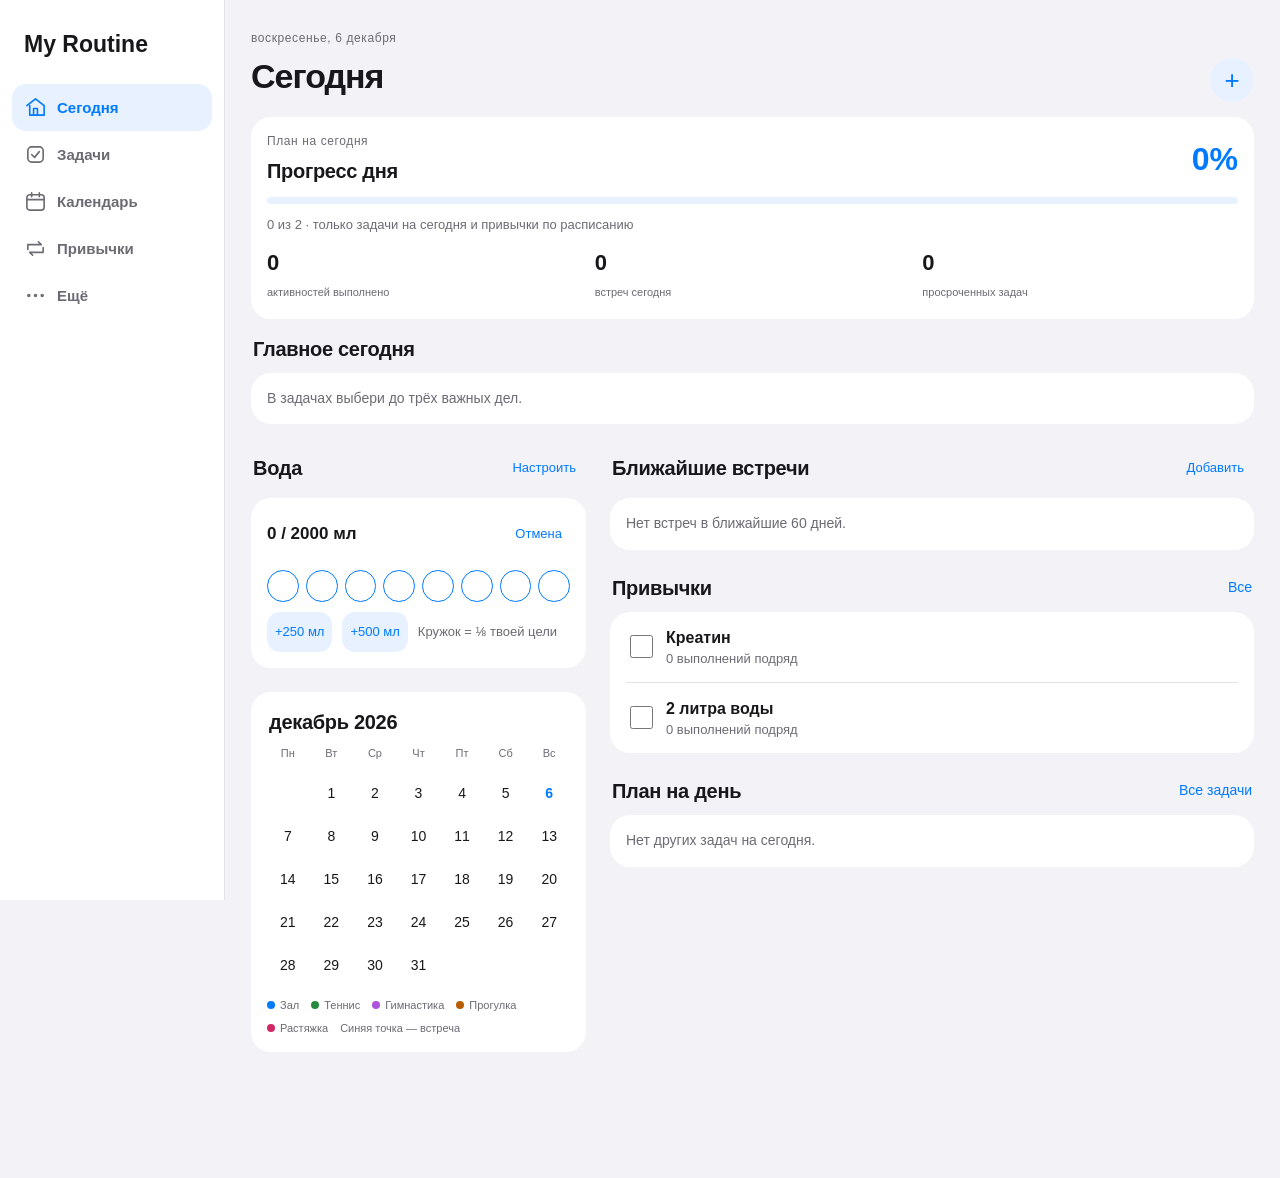
==== commit 39f499cc: "Add files via upload" ====
--- a/index.html
+++ b/index.html
@@ -1 +1 @@
-<!doctype html><html lang="ru"><head><meta charset="utf-8"><meta name="viewport" content="width=device-width,initial-scale=1,viewport-fit=cover"><meta name="theme-color" content="#f2f2f7"><meta name="apple-mobile-web-app-capable" content="yes"><meta name="apple-mobile-web-app-status-bar-style" content="black-translucent"><title>Сегодня · My Routine</title><link rel="manifest" href="manifest.json"><link rel="icon" href="icons/icon-192.png"><link rel="apple-touch-icon" href="icons/icon-192.png"><link rel="stylesheet" href="style.css"></head><body data-page="home"><div class="app"><aside><div class="brand">My Routine</div><nav id="sideNav" aria-label="Разделы"></nav></aside><main><div class="eyebrow" id="subtitle"></div><div class="toolbar"><h1>Сегодня</h1><button id="pageAdd" class="add" aria-label="Добавить">+</button></div><div id="screen"></div><noscript>Включи JavaScript для работы приложения.</noscript></main><nav class="bottom" id="bottomNav" aria-label="Разделы"></nav></div><dialog id="sheet" aria-labelledby="dialogTitle"><div class="dialog-head"><h2 id="dialogTitle"></h2><button id="closeSheet">Закрыть</button></div><div id="dialogBody"></div></dialog><script src="app.js"></script></body></html>+<!doctype html><html lang="ru"><head><meta charset="utf-8"><meta name="viewport" content="width=device-width,initial-scale=1,viewport-fit=cover"><meta name="theme-color" content="#f2f2f7"><meta name="apple-mobile-web-app-capable" content="yes"><meta name="apple-mobile-web-app-status-bar-style" content="black-translucent"><title>Сегодня · My Routine</title><link rel="manifest" href="manifest.json"><link rel="icon" href="icons/icon-192.png"><link rel="apple-touch-icon" href="icons/icon-192.png"><link rel="stylesheet" href="style.css"></head><body data-page="home"><div class="app"><aside><div class="brand">My Routine</div><nav id="sideNav" aria-label="Разделы"></nav></aside><main><div class="eyebrow" id="subtitle"></div><div class="toolbar"><h1>Сегодня</h1><button id="pageAdd" class="add" aria-label="Добавить">+</button></div><div id="screen"></div><noscript>Для работы приложения включи JavaScript.</noscript></main><nav class="bottom" id="bottomNav" aria-label="Разделы"></nav></div><dialog id="sheet" aria-labelledby="dialogTitle"><div class="dialog-head"><h2 id="dialogTitle"></h2><button id="closeSheet">Закрыть</button></div><div id="dialogBody"></div></dialog><script src="app.js"></script></body></html>
--- a/style.css
+++ b/style.css
@@ -1,2 +1,2 @@
-*{box-sizing:border-box;-webkit-tap-highlight-color:transparent} :root{color-scheme:light;--bg:#f2f2f7;--card:#fff;--text:#171719;--muted:#707078;--line:#e5e5ea;--blue:#007aff;--soft:#e9f2ff;--glass:rgba(250,250,252,.88);--red:#c93442}body.dark{color-scheme:dark;--bg:#000;--card:#1c1c1e;--text:#f5f5f7;--muted:#a1a1aa;--line:#353538;--blue:#409cff;--soft:#18324e;--glass:rgba(32,32,35,.9);--red:#ff6973}html{overflow-x:hidden}body{margin:0;background:var(--bg);color:var(--text);font:17px/1.4 -apple-system,BlinkMacSystemFont,'Segoe UI',sans-serif}button,input,select,textarea{font:inherit}button,a,input,select{touch-action:manipulation}button{border:0;cursor:pointer;color:var(--blue);background:transparent;min-height:44px;padding:10px 14px;border-radius:13px}button:active{opacity:.65}button:focus-visible,a:focus-visible{outline:3px solid var(--blue);outline-offset:2px}.primary{color:white;background:var(--blue);font-weight:600}.secondary{background:var(--soft)}.danger{color:var(--red)}input,select,textarea{display:block;width:100%;max-width:100%;min-width:0;border:0;background:var(--card);color:var(--text);padding:12px;border-radius:10px;font-size:16px;min-height:46px}input[type=date],input[type=time],input[type=datetime-local]{appearance:none;-webkit-appearance:none;box-sizing:border-box;inline-size:100%;min-inline-size:0}input::-webkit-date-and-time-value{text-align:left}input[type=checkbox]{width:24px;min-height:24px;height:24px;flex:none;accent-color:var(--blue)}input[type=color]{height:48px;padding:6px}input:focus,select:focus,textarea:focus{outline:2px solid var(--blue);outline-offset:-2px}textarea{min-height:100px;resize:vertical}h1{font-size:34px;line-height:1.1;letter-spacing:-1px;margin:4px 0 20px;font-weight:750}h2{font-size:20px;letter-spacing:-.3px;margin:0}h3{font-size:16px;margin:0}p{margin:8px 0}.muted{color:var(--muted);font-size:13px}.eyebrow{color:var(--muted);font-size:12px;font-weight:600;text-transform:uppercase;letter-spacing:.7px;margin-bottom:7px}.app{display:grid;grid-template-columns:230px minmax(0,1fr);min-height:100dvh}aside{background:var(--card);border-right:1px solid var(--line);padding:30px 12px;height:100vh;position:sticky;top:0}.brand{font-size:23px;font-weight:700;margin:0 12px 24px}nav a{display:flex;align-items:center;gap:10px;padding:12px;color:var(--muted);text-decoration:none;border-radius:14px;font-size:15px;font-weight:600}nav a.active{color:var(--blue);background:var(--soft)}.icon{width:23px;height:23px;flex:none}.bottom{display:none}main{width:100%;max-width:1060px;margin:0 auto;padding:30px 28px 100px;min-width:0}.toolbar{display:flex;align-items:center;justify-content:space-between;gap:12px;margin-bottom:8px}.toolbar h1{margin:4px 0 12px}.add{border-radius:50%;background:var(--soft);font-size:26px;width:44px;height:44px;padding:0;flex:none}.section{margin-bottom:24px}.section-head{display:flex;justify-content:space-between;align-items:center;margin:0 2px 10px;gap:8px}.card{background:var(--card);border-radius:20px;padding:16px;margin-bottom:16px;min-width:0}.card.flush{padding:0 16px}.columns{display:grid;grid-template-columns:minmax(0,330px) minmax(0,1fr);gap:24px;align-items:start}.row{display:flex;align-items:center;gap:12px;min-width:0}.wrap{flex-wrap:wrap}.grow{flex:1;min-width:0;overflow-wrap:anywhere}.item{padding:14px 0;border-bottom:1px solid var(--line)}.item:last-child{border-bottom:0}.item strong{font-size:16px;font-weight:550}.completed{text-decoration:line-through;color:var(--muted)}.tiny{font-size:13px;padding:8px;min-height:40px}.empty{padding:16px 0;color:var(--muted);font-size:14px}.progress-top{display:flex;justify-content:space-between;align-items:center;margin-bottom:12px}.percent{font-size:32px;font-weight:700;color:var(--blue)}.bar{height:7px;border-radius:20px;background:var(--soft);overflow:hidden;margin:10px 0}.fill{height:100%;background:var(--blue);border-radius:20px;transition:width .25s}.metrics{display:flex;gap:14px;justify-content:space-between;margin-top:16px}.metrics div{flex:1}.metrics b{display:block;font-size:22px}.metrics span{font-size:11px;color:var(--muted)}.water{display:grid;grid-template-columns:repeat(8,minmax(0,1fr));gap:7px;max-width:400px;margin:16px 0 10px}.water button{aspect-ratio:1;width:100%;min-height:0;padding:0;border:1.8px solid var(--blue);border-radius:50%}.water button.full{background:var(--blue)}.filters{display:flex;gap:5px;overflow:auto;background:var(--card);border-radius:13px;padding:4px;margin-bottom:16px}.filters button{white-space:nowrap;font-size:13px;min-height:36px;flex:1;padding:7px 10px;color:var(--muted)}.filters button.active{background:var(--soft);color:var(--blue);font-weight:600}.calendar{display:grid;grid-template-columns:repeat(7,minmax(0,1fr));gap:7px 2px}.weekday{text-align:center;font-size:11px;color:var(--muted);padding-bottom:6px}.day{justify-self:center;position:relative;width:min(36px,100%);aspect-ratio:1;min-height:0;padding:0;border-radius:50%;color:var(--text);font-size:14px}.day.today{color:var(--blue);font-weight:750}.day.marked{background:var(--activity);color:white}.day.selected{outline:2px solid var(--blue);outline-offset:2px}.event-dot{position:absolute;bottom:2px;left:calc(50% - 2px);width:4px;height:4px;border-radius:50%;background:var(--blue)}.day.marked .event-dot{background:white}.legend{display:flex;gap:10px 14px;flex-wrap:wrap;margin-top:16px;font-size:11px;color:var(--muted)}.dot{display:inline-block;width:8px;height:8px;border-radius:50%;background:var(--activity);margin-right:5px;flex:none}.choice{font-size:14px;border:1px solid var(--activity);color:var(--activity)}.choice.active{color:#fff;background:var(--activity)}.activity-list{display:flex;gap:8px;flex-wrap:wrap;margin:12px 0}.event-accent{width:3px;align-self:stretch;border-radius:3px;background:var(--blue)}.time{font-size:13px;font-weight:650;color:var(--blue);min-width:46px}.form{display:grid;grid-template-columns:minmax(0,1fr) minmax(0,1fr);gap:16px}.form label{display:flex;flex-direction:column;gap:6px;min-width:0;color:var(--muted);font-size:13px}.wide{grid-column:1/-1}.form input,.form select,.form textarea{border:1px solid var(--line)}dialog{border:0;color:var(--text);background:var(--bg);width:min(560px,calc(100% - 28px));max-height:85dvh;border-radius:24px;padding:20px;overflow:auto;overscroll-behavior:contain}dialog::backdrop{background:#0007;backdrop-filter:blur(4px)}.dialog-head{display:flex;align-items:center;justify-content:space-between;margin-bottom:18px}.dialog-head h2{font-size:21px}.dialog-head button{padding-right:0}.toast{position:fixed;top:calc(15px + env(safe-area-inset-top));left:50%;transform:translateX(-50%);z-index:1000;background:var(--text);color:var(--bg);padding:12px 18px;border-radius:14px;font-size:14px;max-width:90%}.note{padding:0;min-height:120px}.link{color:var(--blue);text-decoration:none;font-size:14px}.overdue{color:var(--red)}.settings-label{display:flex;align-items:center;gap:16px;justify-content:space-between;font-size:16px}.settings-label select{width:auto;max-width:60%;font-size:14px}.tools{display:flex;gap:8px;flex-wrap:wrap}.footnote{font-size:12px;color:var(--muted);margin:8px 4px}.bottom a span{white-space:nowrap}
-@media(max-width:900px){.app{display:block}aside{display:none}main{padding:calc(12px + env(safe-area-inset-top)) 16px calc(115px + env(safe-area-inset-bottom))}.columns{grid-template-columns:1fr;gap:0}.bottom{display:flex;position:fixed;bottom:calc(10px + env(safe-area-inset-bottom));left:50%;transform:translateX(-50%);width:min(440px,calc(100% - 24px));background:var(--glass);backdrop-filter:blur(25px);-webkit-backdrop-filter:blur(25px);border:1px solid #8882;border-radius:28px;padding:6px;z-index:99;box-shadow:0 8px 25px #0002}.bottom a{display:flex;flex-direction:column;gap:4px;flex:1;min-width:0;padding:9px 1px;font-size:10px;border-radius:22px}.bottom a.active{background:var(--soft)}dialog{position:fixed;inset:auto 0 0;margin:0;width:100%;max-width:none;max-height:90dvh;border-radius:25px 25px 0 0;padding:12px 20px calc(24px + env(safe-area-inset-bottom))}dialog:before{content:'';display:block;margin:0 auto 12px;width:36px;height:5px;border-radius:4px;background:var(--line)}.toolbar h1{font-size:32px}.card{border:0;box-shadow:none}.section{margin-bottom:22px}}@media(max-width:350px){.form{grid-template-columns:minmax(0,1fr)}.water{gap:4px}.metrics span{font-size:10px}}@media(prefers-reduced-motion:reduce){*{transition:none!important}}+*{box-sizing:border-box;-webkit-tap-highlight-color:transparent}:root{color-scheme:light;--bg:#f2f2f7;--card:#fff;--text:#18181a;--muted:#6b6b74;--line:#e2e2e8;--blue:#007aff;--soft:#e8f1ff;--red:#c52d43;--glass:rgba(251,251,253,.9)}body.dark{color-scheme:dark;--bg:#000;--card:#1c1c1e;--text:#f6f6f8;--muted:#aaaab3;--line:#37373c;--blue:#409cff;--soft:#172f4b;--red:#ff7582;--glass:rgba(30,30,33,.92)}html{overflow-x:hidden}body{margin:0;background:var(--bg);color:var(--text);font:17px/1.4 -apple-system,BlinkMacSystemFont,'Segoe UI',sans-serif}button,input,select,textarea{font:inherit}button,a,input,select{touch-action:manipulation}button{min-height:44px;padding:10px 13px;border:0;border-radius:13px;background:transparent;color:var(--blue);cursor:pointer}button:active{opacity:.65}button:focus-visible,a:focus-visible{outline:3px solid var(--blue);outline-offset:2px}.primary{background:var(--blue);color:#fff;font-weight:600}.secondary{background:var(--soft)}.danger{color:var(--red)}.tiny{font-size:13px;padding:8px;min-height:40px}input,select,textarea{display:block;width:100%;max-width:100%;min-width:0;min-height:46px;border:1px solid var(--line);background:var(--card);color:var(--text);padding:12px;border-radius:11px;font-size:16px}input[type=date],input[type=time]{appearance:none;-webkit-appearance:none;inline-size:100%;min-inline-size:0}input::-webkit-date-and-time-value{text-align:left}input[type=checkbox]{width:23px;height:23px;min-height:23px;flex:none;accent-color:var(--blue)}input[type=color]{height:48px;padding:5px}input:focus,select:focus,textarea:focus{outline:2px solid var(--blue);outline-offset:-2px}textarea{min-height:95px;resize:vertical}h1{font-size:34px;line-height:1.1;letter-spacing:-1px;margin:4px 0 18px;font-weight:750}h2{font-size:20px;letter-spacing:-.3px;margin:0}h3{font-size:16px;margin:16px 0 8px}p{margin:8px 0}.muted,.footnote{color:var(--muted);font-size:13px}.footnote{margin:8px 3px 20px}.eyebrow{font-size:12px;color:var(--muted);letter-spacing:.6px;margin-bottom:7px}.app{display:grid;grid-template-columns:225px minmax(0,1fr);min-height:100dvh}aside{position:sticky;top:0;height:100vh;padding:28px 12px;background:var(--card);border-right:1px solid var(--line)}.brand{font-size:23px;font-weight:700;margin:0 12px 24px}nav a{display:flex;align-items:center;gap:10px;text-decoration:none;color:var(--muted);font-size:15px;font-weight:600;padding:12px;border-radius:14px}nav a.active{color:var(--blue);background:var(--soft)}.icon{width:23px;height:23px;flex:none}.bottom{display:none}main{width:100%;max-width:1080px;min-width:0;padding:30px 26px 110px;margin:0 auto}.toolbar,.section-head{display:flex;align-items:center;justify-content:space-between;gap:10px}.toolbar{margin-bottom:10px}.toolbar h1{margin:4px 0 12px}.add{width:44px;height:44px;border-radius:50%;background:var(--soft);font-size:26px;padding:0;flex:none}.section{margin-bottom:24px}.section-head{margin:0 2px 10px}.card{background:var(--card);padding:16px;border-radius:20px;margin-bottom:16px;min-width:0}.flush{padding:0 16px}.columns{display:grid;grid-template-columns:minmax(0,335px) minmax(0,1fr);gap:24px;align-items:start}.row{display:flex;align-items:center;gap:10px;min-width:0}.wrap{flex-wrap:wrap}.grow{flex:1;min-width:0;overflow-wrap:anywhere}.item{padding:14px 0;border-bottom:1px solid var(--line)}.item:last-child{border-bottom:0}.item strong{font-size:16px;font-weight:550}.empty{padding:16px 0;color:var(--muted);font-size:14px}.completed{text-decoration:line-through;color:var(--muted)}.overdue{color:var(--red)}.bar{height:7px;background:var(--soft);border-radius:20px;overflow:hidden;margin:12px 0}.fill{height:100%;background:var(--blue);border-radius:20px;transition:width .2s}.percent{font-size:32px;font-weight:700;color:var(--blue)}.metrics{display:flex;gap:12px;justify-content:space-between;margin-top:14px}.metrics div{flex:1}.metrics b{display:block;font-size:22px}.metrics span{font-size:11px;color:var(--muted)}.water{display:grid;grid-template-columns:repeat(8,minmax(0,1fr));gap:7px;max-width:400px;margin:16px 0 10px}.water button{width:100%;aspect-ratio:1;min-height:0;padding:0;border:1.7px solid var(--blue);border-radius:50%}.water button.full{background:var(--blue)}.filters{display:flex;gap:5px;overflow:auto;background:var(--card);padding:4px;border-radius:13px;margin:0 0 16px}.filters button{white-space:nowrap;font-size:13px;padding:7px 10px;min-height:36px;flex:1;color:var(--muted)}.filters button.active{color:var(--blue);background:var(--soft);font-weight:600}.calendar{display:grid;grid-template-columns:repeat(7,minmax(0,1fr));gap:7px 2px}.weekday{text-align:center;font-size:11px;color:var(--muted);padding-bottom:7px}.day{width:min(36px,100%);aspect-ratio:1;min-height:0;padding:0;justify-self:center;position:relative;border-radius:50%;font-size:14px;color:var(--text)}.day.today{font-weight:750;color:var(--blue)}.day.selected{outline:2px solid var(--blue);outline-offset:1px}.day-dots{position:absolute;display:flex;gap:2px;bottom:2px;left:50%;transform:translateX(-50%)}.day-dots i{width:4px;height:4px;border-radius:50%;background:var(--dot)}.legend{font-size:11px;color:var(--muted);display:flex;flex-wrap:wrap;gap:8px 12px;margin-top:14px}.dot{display:inline-block;flex:none;width:8px;height:8px;border-radius:50%;background:var(--dot);margin-right:5px}.badge{font-size:11px;padding:3px 7px;border-radius:8px;background:var(--soft);color:var(--blue)}.activity-line{border-left:3px solid var(--dot);padding-left:10px}.time{min-width:48px;color:var(--blue);font-weight:600;font-size:13px}.form{display:grid;grid-template-columns:minmax(0,1fr) minmax(0,1fr);gap:16px}.form label{display:flex;flex-direction:column;gap:6px;color:var(--muted);font-size:13px;min-width:0}.form label.check{flex-direction:row;align-items:center;color:var(--text)}.wide{grid-column:1/-1}dialog{border:0;border-radius:24px;padding:20px;width:min(580px,calc(100% - 28px));max-height:85dvh;overflow:auto;overscroll-behavior:contain;background:var(--bg);color:var(--text)}dialog::backdrop{background:#0007;backdrop-filter:blur(4px)}.dialog-head{display:flex;align-items:center;justify-content:space-between;margin-bottom:18px;gap:10px}.dialog-head h2{font-size:21px}.toast{position:fixed;top:calc(14px + env(safe-area-inset-top));left:50%;transform:translateX(-50%);z-index:999;background:var(--text);color:var(--bg);border-radius:14px;padding:12px 18px;font-size:14px;max-width:90%}.settings{display:flex;justify-content:space-between;align-items:center;gap:12px}.settings select{width:auto;max-width:65%;font-size:14px}.link{color:var(--blue);text-decoration:none;font-size:14px}.subtasks{margin-top:10px;display:grid;gap:8px}.subtasks label{font-size:14px}.note{min-height:140px}.weekdays{display:flex;flex-wrap:wrap;gap:10px}.weekdays label{display:flex;flex-direction:row;align-items:center}.bottom span{white-space:nowrap}
+@media(max-width:900px){.app{display:block}aside{display:none}main{padding:calc(12px + env(safe-area-inset-top)) 16px calc(120px + env(safe-area-inset-bottom))}.columns{grid-template-columns:1fr;gap:0}.bottom{display:flex;position:fixed;bottom:calc(10px + env(safe-area-inset-bottom));left:50%;transform:translateX(-50%);width:min(440px,calc(100% - 24px));z-index:99;background:var(--glass);backdrop-filter:blur(25px);-webkit-backdrop-filter:blur(25px);border:1px solid #8882;border-radius:28px;padding:6px;box-shadow:0 8px 25px #0002}.bottom a{flex:1;min-width:0;display:flex;flex-direction:column;gap:4px;font-size:10px;border-radius:22px;padding:9px 1px}dialog{position:fixed;inset:auto 0 0;margin:0;width:100%;max-width:none;max-height:90dvh;border-radius:25px 25px 0 0;padding:12px 20px calc(24px + env(safe-area-inset-bottom))}dialog:before{content:'';display:block;width:36px;height:5px;background:var(--line);border-radius:4px;margin:0 auto 12px}.toolbar h1{font-size:32px}}@media(max-width:350px){.form{grid-template-columns:minmax(0,1fr)}.water{gap:4px}}@media(prefers-reduced-motion:reduce){*{transition:none!important}}
